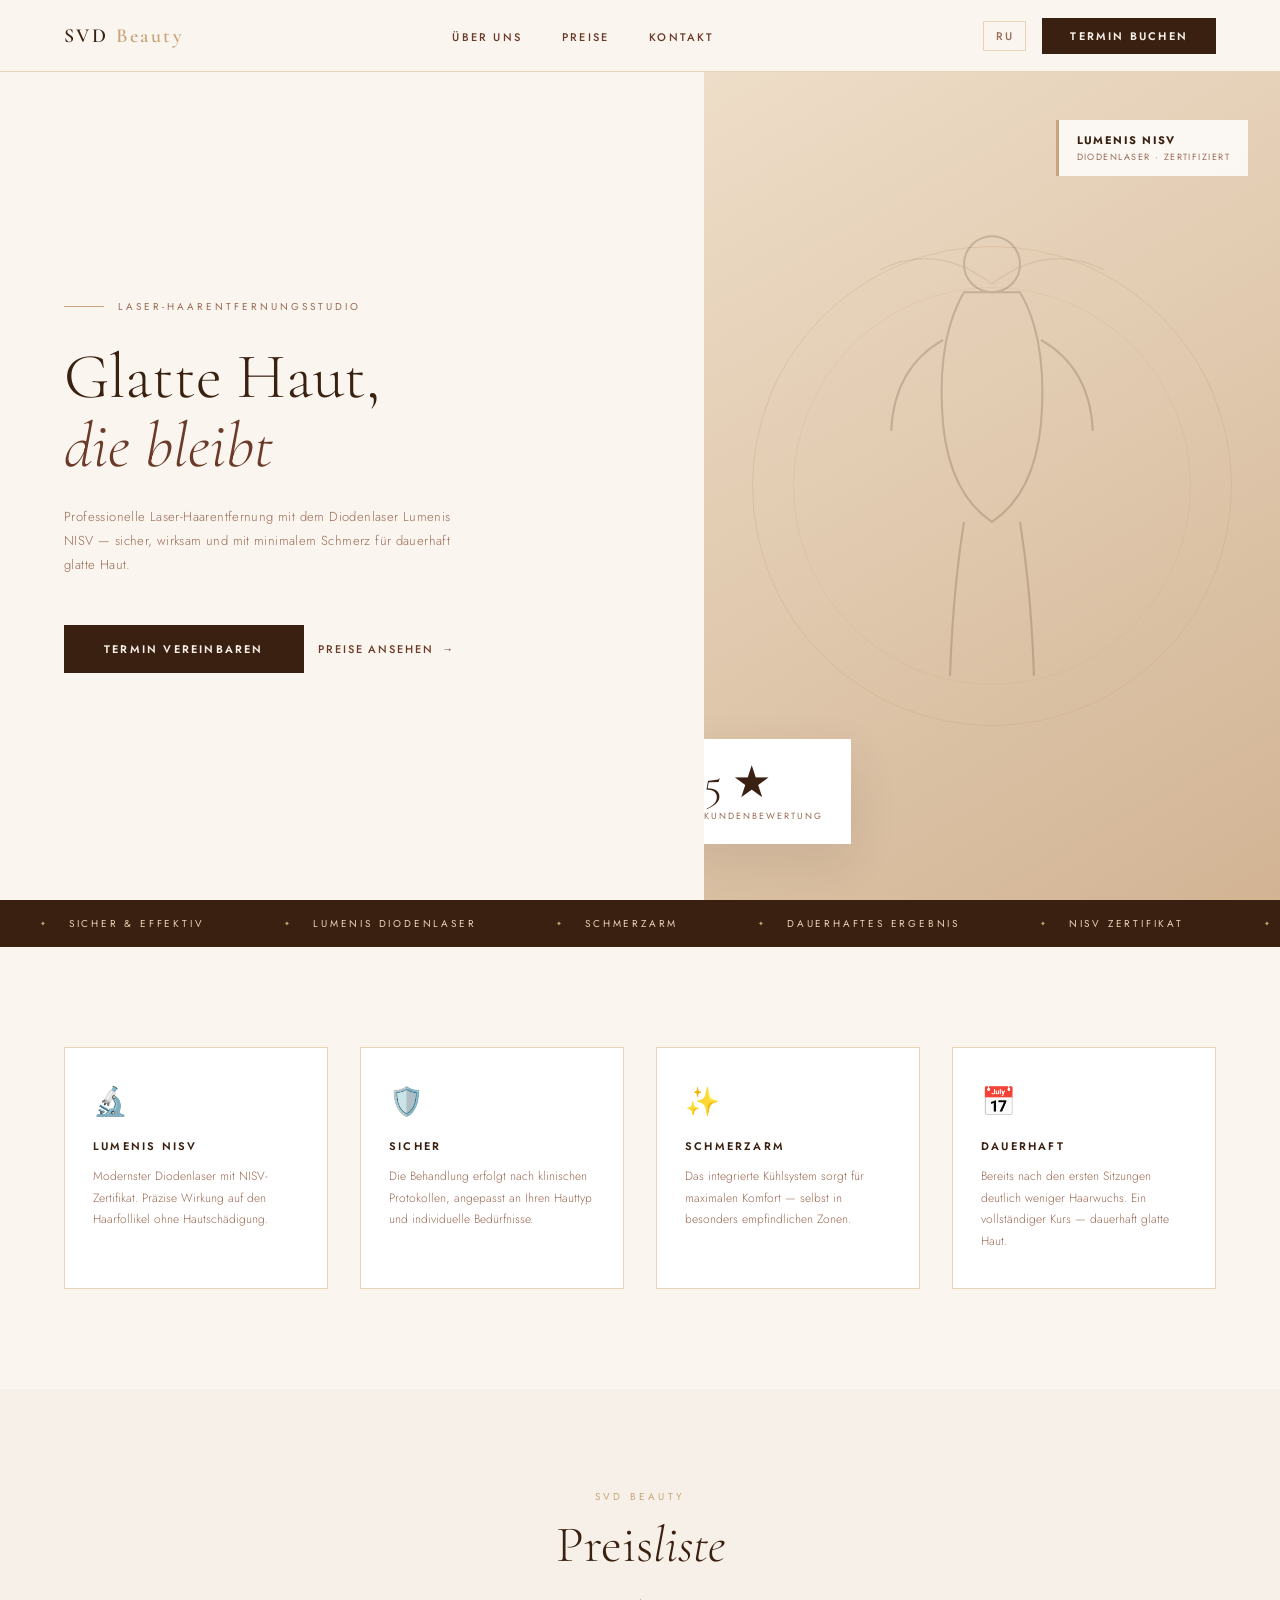
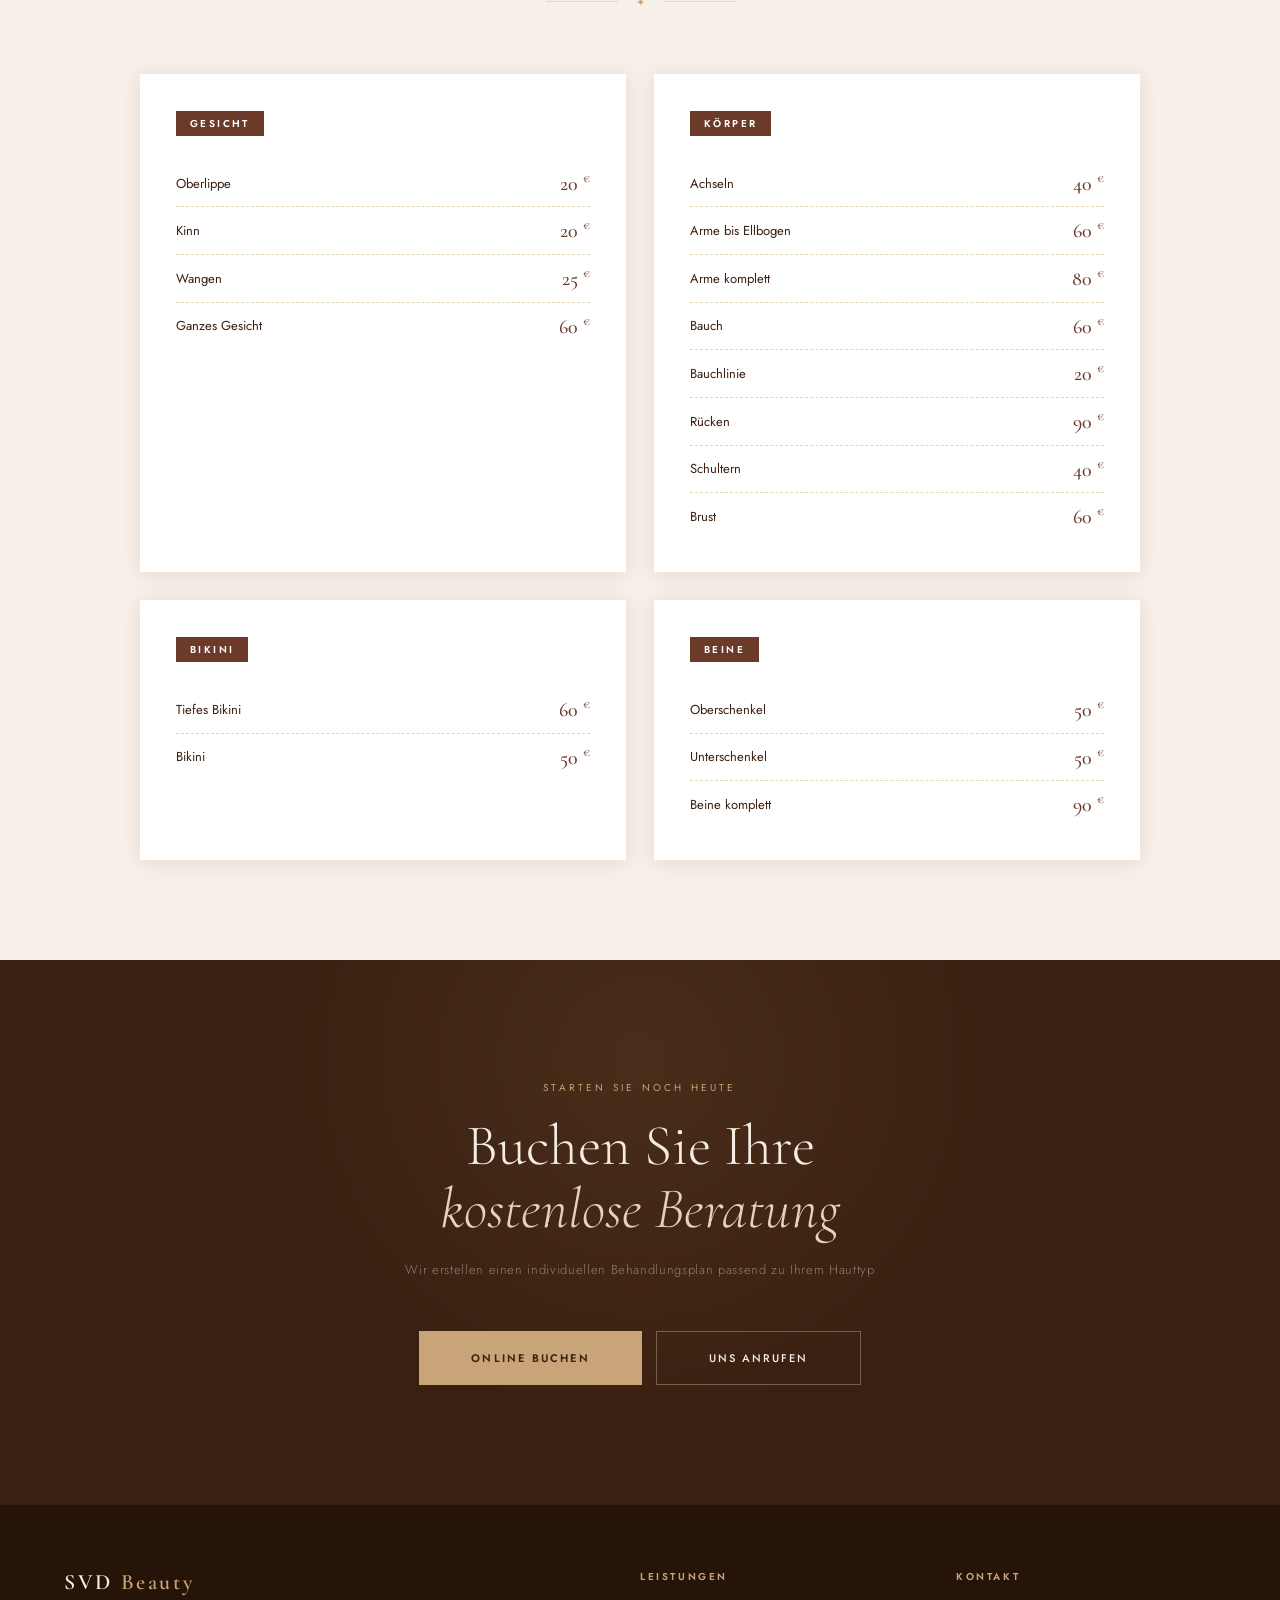
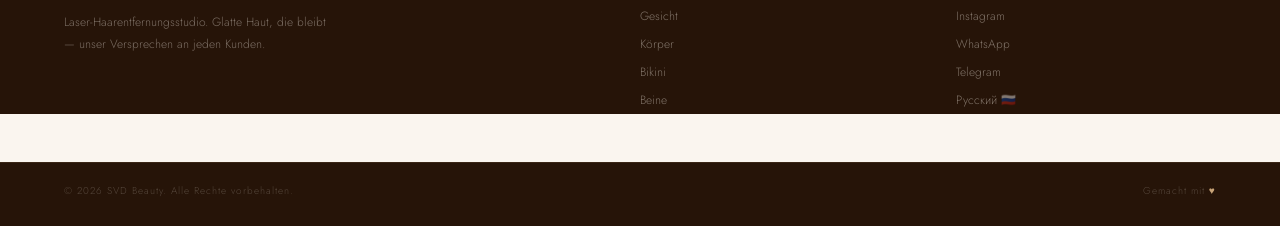
==== de/index.html @ e5c4a70b "lang" ====
<!DOCTYPE html>
<html lang="de">
<head>
<meta charset="UTF-8">
<meta name="viewport" content="width=device-width, initial-scale=1.0">
<title>SVD Beauty — Laser-Haarentfernungsstudio</title>
<meta name="description" content="Professionelle Laser-Haarentfernung mit dem Diodenlaser Lumenis. Sicher, effektiv, schmerzarm.">
<link rel="preconnect" href="https://fonts.googleapis.com">
<link href="https://fonts.googleapis.com/css2?family=Cormorant+Garamond:ital,wght@0,300;0,400;0,600;1,300;1,400&family=Jost:wght@300;400;500;600&display=swap" rel="stylesheet">
<style>
/* ═══════════════════════════════════
   RESET & VARIABLES
═══════════════════════════════════ */
*, *::before, *::after { margin: 0; padding: 0; box-sizing: border-box; }
:root {
  --cream:      #f7f0e8;
  --warm:       #faf5ef;
  --brown:      #3a2010;
  --brown-mid:  #6b3a28;
  --brown-soft: #9a6a55;
  --gold:       #c8a478;
  --gold-light: #e8d4b8;
  --gold-pale:  #f3e9d8;
  --white:      #ffffff;
  --shadow:     rgba(58,32,16,.1);
  --nav-h:      72px;
}
html { scroll-behavior: smooth; }
body {
  font-family: 'Jost', sans-serif;
  background: var(--warm);
  color: var(--brown);
  overflow-x: hidden;
  -webkit-font-smoothing: antialiased;
}
img { max-width: 100%; display: block; }
button { font-family: inherit; }

/* ═══════════════════════════════════
   NAV
═══════════════════════════════════ */
.nav {
  position: fixed; top: 0; left: 0; right: 0; z-index: 200;
  height: var(--nav-h);
  display: flex; align-items: center; justify-content: space-between;
  padding: 0 64px;
  background: rgba(250,245,239,.92);
  backdrop-filter: blur(16px);
  border-bottom: 1px solid var(--gold-light);
  animation: fadeDown .6s ease both;
}
@keyframes fadeDown { from{opacity:0;transform:translateY(-16px)} to{opacity:1;transform:none} }

.nav-logo {
  font-family: 'Cormorant Garamond', serif;
  font-size: 20px; font-weight: 600; letter-spacing: .12em;
  color: var(--brown); text-decoration: none;
}
.nav-logo em { font-style: normal; color: var(--gold); }

.nav-center { display: flex; gap: 40px; list-style: none; }
.nav-center a {
  font-size: 11px; font-weight: 500; letter-spacing: .2em;
  text-transform: uppercase; color: var(--brown-mid);
  text-decoration: none; transition: color .2s;
}
.nav-center a:hover { color: var(--gold); }

.nav-right { display: flex; align-items: center; gap: 16px; }

.lang-switch {
  font-size: 11px; font-weight: 500; letter-spacing: .16em;
  text-transform: uppercase; color: var(--brown-soft);
  text-decoration: none; padding: 6px 12px;
  border: 1px solid var(--gold-light); transition: all .2s;
}
.lang-switch:hover { border-color: var(--gold); color: var(--brown); }

.btn-nav {
  font-size: 11px; font-weight: 600; letter-spacing: .2em;
  text-transform: uppercase; padding: 10px 28px;
  background: var(--brown); color: var(--cream);
  border: none; cursor: pointer; transition: background .2s, transform .15s;
}
.btn-nav:hover { background: var(--brown-mid); transform: translateY(-1px); }

.burger {
  display: none; flex-direction: column; gap: 5px;
  background: none; border: none; cursor: pointer; padding: 4px;
}
.burger span { width: 24px; height: 2px; background: var(--brown); display: block; transition: all .3s; }

.nav-drawer {
  display: none; position: fixed; top: var(--nav-h); left: 0; right: 0;
  background: var(--warm); border-bottom: 1px solid var(--gold-light);
  padding: 28px 32px; z-index: 199; flex-direction: column; gap: 20px;
  box-shadow: 0 12px 40px var(--shadow);
}
.nav-drawer.open { display: flex; animation: slideDown .25s ease; }
@keyframes slideDown { from{opacity:0;transform:translateY(-10px)} to{opacity:1;transform:none} }
.nav-drawer a {
  font-size: 13px; font-weight: 500; letter-spacing: .16em;
  text-transform: uppercase; color: var(--brown-mid);
  text-decoration: none; padding: 8px 0; border-bottom: 1px solid var(--gold-pale);
}
.nav-drawer .btn-nav { width: 100%; text-align: center; padding: 14px; margin-top: 4px; }
.nav-drawer .lang-switch { text-align: center; }

/* ═══════════════════════════════════
   HERO
═══════════════════════════════════ */
.hero {
  min-height: 100vh; padding-top: var(--nav-h);
  display: grid; grid-template-columns: 55% 45%;
}

.hero-left {
  display: flex; flex-direction: column; justify-content: center;
  padding: 80px 64px;
  animation: fadeLeft .8s .15s ease both;
}
@keyframes fadeLeft { from{opacity:0;transform:translateX(-32px)} to{opacity:1;transform:none} }

.hero-eyebrow {
  display: flex; align-items: center; gap: 14px;
  font-size: 10px; letter-spacing: .3em; text-transform: uppercase;
  color: var(--brown-soft); margin-bottom: 28px;
}
.hero-eyebrow::before { content:''; width:40px; height:1px; background:var(--gold); }

.hero-title {
  font-family: 'Cormorant Garamond', serif;
  font-size: clamp(44px, 5vw, 76px);
  font-weight: 300; line-height: 1.08;
  color: var(--brown); margin-bottom: 24px;
}
.hero-title em { font-style: italic; color: var(--brown-mid); }

.hero-desc {
  font-size: 13px; font-weight: 300; line-height: 1.85;
  color: var(--brown-soft); max-width: 400px;
  margin-bottom: 48px; letter-spacing: .03em;
}

.hero-btns { display: flex; gap: 14px; flex-wrap: wrap; align-items: center; }

.btn-primary {
  font-size: 11px; font-weight: 600; letter-spacing: .2em;
  text-transform: uppercase; padding: 16px 40px;
  background: var(--brown); color: var(--cream);
  border: none; cursor: pointer; transition: background .2s, transform .15s;
}
.btn-primary:hover { background: var(--brown-mid); transform: translateY(-2px); }

.btn-ghost {
  font-size: 11px; font-weight: 500; letter-spacing: .18em;
  text-transform: uppercase; color: var(--brown-mid);
  background: none; border: none; cursor: pointer;
  display: inline-flex; align-items: center; gap: 8px;
  transition: gap .2s, color .2s;
}
.btn-ghost:hover { gap: 14px; color: var(--gold); }
.btn-ghost::after { content: '→'; }

.hero-right {
  position: relative; overflow: hidden;
  background: linear-gradient(150deg, #eeddc8 0%, #e0c9ae 50%, #d2b494 100%);
  animation: fadeRight .8s .25s ease both;
}
@keyframes fadeRight { from{opacity:0;transform:translateX(24px)} to{opacity:1;transform:none} }

.hero-ring {
  position: absolute; top: 50%; left: 50%;
  transform: translate(-50%, -50%);
  width: min(480px, 90%); aspect-ratio: 1; border-radius: 50%;
  border: 1px solid rgba(201,164,120,.35); pointer-events: none;
}
.hero-ring::after {
  content: ''; position: absolute; inset: 40px;
  border-radius: 50%; border: 1px solid rgba(201,164,120,.2);
}

.hero-fig {
  position: absolute; top: 50%; left: 50%;
  transform: translate(-50%, -54%);
  width: min(280px, 70%); opacity: .18;
}

.hero-badge {
  position: absolute; bottom: 56px; left: -28px;
  background: var(--white); padding: 22px 28px;
  box-shadow: 0 16px 48px var(--shadow);
  animation: cardUp .9s .5s ease both;
}
@keyframes cardUp { from{opacity:0;transform:translateY(24px)} to{opacity:1;transform:none} }
.hero-badge-num {
  font-family: 'Cormorant Garamond', serif;
  font-size: 44px; font-weight: 300; color: var(--brown); line-height: 1;
}
.hero-badge-text {
  font-size: 9px; letter-spacing: .22em; text-transform: uppercase;
  color: var(--brown-soft); margin-top: 4px;
}

.hero-cert {
  position: absolute; top: 48px; right: 32px;
  background: rgba(255,255,255,.82); backdrop-filter: blur(8px);
  border-left: 3px solid var(--gold); padding: 12px 18px;
  font-size: 9px; letter-spacing: .16em; text-transform: uppercase;
  color: var(--brown-soft); line-height: 1.6;
  animation: fadeIn .9s .7s ease both;
}
@keyframes fadeIn { from{opacity:0} to{opacity:1} }
.hero-cert strong { display: block; font-size: 11px; color: var(--brown); }

/* ═══════════════════════════════════
   TICKER
═══════════════════════════════════ */
.ticker { background: var(--brown); padding: 16px 0; overflow: hidden; }
.ticker-track {
  display: flex; animation: ticker 28s linear infinite; white-space: nowrap;
}
@keyframes ticker { from{transform:translateX(0)} to{transform:translateX(-50%)} }
.ticker-item {
  flex-shrink: 0; padding: 0 40px;
  font-size: 10px; letter-spacing: .28em; text-transform: uppercase;
  color: var(--gold-light);
  display: inline-flex; align-items: center; gap: 20px;
}
.ticker-item::before { content:'✦'; color:var(--gold); font-size:7px; }

/* ═══════════════════════════════════
   FEATURES
═══════════════════════════════════ */
.features {
  padding: 100px 64px; display: grid;
  grid-template-columns: repeat(4, 1fr); gap: 32px;
}
.feat {
  padding: 40px 28px 36px; border: 1px solid var(--gold-light); background: var(--white);
  transition: transform .3s, box-shadow .3s, border-color .3s;
}
.feat:hover { transform: translateY(-6px); box-shadow: 0 20px 48px var(--shadow); border-color: var(--gold); }
.feat-icon { font-size: 28px; margin-bottom: 22px; line-height: 1; }
.feat-title { font-size: 11px; letter-spacing: .2em; text-transform: uppercase; font-weight: 600; color: var(--brown); margin-bottom: 12px; }
.feat-text { font-size: 12px; line-height: 1.8; color: var(--brown-soft); font-weight: 300; }

/* ═══════════════════════════════════
   PRICE
═══════════════════════════════════ */
.prices { padding: 100px 64px; background: var(--cream); }

.section-head { text-align: center; margin-bottom: 64px; }
.section-eye { font-size: 10px; letter-spacing: .32em; text-transform: uppercase; color: var(--gold); margin-bottom: 14px; display: block; }
.section-title { font-family: 'Cormorant Garamond', serif; font-size: clamp(36px, 4vw, 58px); font-weight: 300; color: var(--brown); line-height: 1.08; }
.section-title em { font-style: italic; }
.section-rule { display: flex; align-items: center; justify-content: center; gap: 18px; margin-top: 20px; }
.section-rule::before, .section-rule::after { content: ''; width: 72px; height: 1px; background: var(--gold-light); }
.section-rule span { color: var(--gold); font-size: 11px; }

.price-grid { display: grid; grid-template-columns: repeat(2, 1fr); gap: 28px; max-width: 1000px; margin: 0 auto; }

.price-card { background: var(--white); padding: 36px 36px 32px; box-shadow: 0 2px 20px var(--shadow); transition: box-shadow .3s; }
.price-card:hover { box-shadow: 0 8px 36px var(--shadow); }
.price-cat { display: inline-block; font-size: 10px; letter-spacing: .24em; text-transform: uppercase; font-weight: 600; color: var(--white); background: var(--brown-mid); padding: 5px 14px; margin-bottom: 24px; }

.price-row { display: flex; align-items: center; padding: 11px 0; border-bottom: 1px dashed var(--gold-light); gap: 8px; }
.price-row:last-child { border-bottom: none; }
.price-row:hover { background: var(--gold-pale); margin: 0 -12px; padding: 11px 12px; }
.price-name { font-size: 13px; font-weight: 400; color: var(--brown); }
.price-dots { flex: 1; }
.price-val { font-family: 'Cormorant Garamond', serif; font-size: 20px; font-weight: 500; color: var(--brown-mid); white-space: nowrap; flex-shrink: 0; }
.price-val sup { font-size: 12px; vertical-align: super; }

/* ═══════════════════════════════════
   CTA
═══════════════════════════════════ */
.cta { padding: 120px 64px; text-align: center; background: var(--brown); position: relative; overflow: hidden; }
.cta::before {
  content: ''; position: absolute; top: -280px; left: 50%; transform: translateX(-50%);
  width: 760px; height: 760px; border-radius: 50%;
  background: radial-gradient(circle, rgba(200,164,120,.1) 0%, transparent 68%); pointer-events: none;
}
.cta-eye { font-size: 10px; letter-spacing: .32em; text-transform: uppercase; color: var(--gold); margin-bottom: 20px; display: block; }
.cta-title { font-family: 'Cormorant Garamond', serif; font-size: clamp(36px, 4.5vw, 62px); font-weight: 300; color: var(--cream); line-height: 1.1; margin-bottom: 18px; }
.cta-title em { font-style: italic; color: var(--gold-light); }
.cta-sub { font-size: 13px; color: rgba(247,240,232,.45); letter-spacing: .05em; margin-bottom: 52px; font-weight: 300; }
.cta-btns { display: flex; justify-content: center; gap: 14px; flex-wrap: wrap; }

.btn-gold { font-size: 11px; font-weight: 600; letter-spacing: .2em; text-transform: uppercase; padding: 18px 52px; background: var(--gold); color: var(--brown); border: none; cursor: pointer; transition: background .2s, transform .15s; }
.btn-gold:hover { background: var(--gold-light); transform: translateY(-2px); }
.btn-outline { font-size: 11px; font-weight: 500; letter-spacing: .18em; text-transform: uppercase; padding: 18px 52px; background: transparent; border: 1.5px solid rgba(247,240,232,.3); color: var(--cream); cursor: pointer; transition: border-color .2s, color .2s; }
.btn-outline:hover { border-color: var(--gold); color: var(--gold-light); }

/* ═══════════════════════════════════
   FOOTER
═══════════════════════════════════ */
footer { background: #261408; padding: 64px 64px 0; display: grid; grid-template-columns: 2fr 1fr 1fr; gap: 56px; }
.footer-logo { font-family: 'Cormorant Garamond', serif; font-size: 22px; font-weight: 600; letter-spacing: .12em; color: var(--cream); text-decoration: none; display: inline-block; margin-bottom: 16px; }
.footer-logo em { font-style: normal; color: var(--gold); }
.footer-desc { font-size: 12px; color: rgba(247,240,232,.4); line-height: 1.85; max-width: 270px; font-weight: 300; }
.footer-col h4 { font-size: 10px; letter-spacing: .26em; text-transform: uppercase; color: var(--gold); margin-bottom: 18px; font-weight: 600; }
.footer-col ul { list-style: none; }
.footer-col li { font-size: 12px; color: rgba(247,240,232,.42); padding: 5px 0; font-weight: 300; }
.footer-col a { color: rgba(247,240,232,.42); text-decoration: none; transition: color .2s; }
.footer-col a:hover { color: var(--gold-light); }
.footer-bottom { background: #261408; padding: 20px 64px 28px; margin-top: 48px; border-top: 1px solid rgba(200,164,120,.12); display: flex; justify-content: space-between; align-items: center; }
.footer-bottom p { font-size: 10px; letter-spacing: .1em; color: rgba(247,240,232,.22); font-weight: 300; }
.footer-heart { color: var(--gold); }

/* ═══════════════════════════════════
   MODAL
═══════════════════════════════════ */
.overlay { display: none; position: fixed; inset: 0; z-index: 300; background: rgba(38,20,8,.72); backdrop-filter: blur(8px); align-items: center; justify-content: center; padding: 20px; }
.overlay.open { display: flex; animation: fadeIn .2s ease; }
.modal { background: var(--warm); padding: 52px 44px; max-width: 460px; width: 100%; position: relative; box-shadow: 0 32px 80px rgba(0,0,0,.3); animation: scaleUp .25s ease; }
@keyframes scaleUp { from{opacity:0;transform:scale(.96)} to{opacity:1;transform:scale(1)} }
.modal-close { position: absolute; top: 18px; right: 20px; font-size: 18px; background: none; border: none; color: var(--brown-soft); cursor: pointer; transition: color .2s; }
.modal-close:hover { color: var(--brown); }
.modal h2 { font-family: 'Cormorant Garamond', serif; font-size: 30px; font-weight: 300; margin-bottom: 6px; }
.modal-sub { font-size: 12px; color: var(--brown-soft); margin-bottom: 30px; font-weight: 300; }
.form-row { margin-bottom: 18px; }
.form-row label { display: block; font-size: 10px; letter-spacing: .2em; text-transform: uppercase; color: var(--brown-soft); margin-bottom: 8px; font-weight: 500; }
.form-row input, .form-row select { width: 100%; padding: 13px 14px; border: 1px solid var(--gold-light); background: var(--white); font-family: 'Jost', sans-serif; font-size: 13px; color: var(--brown); outline: none; transition: border-color .2s; appearance: none; }
.form-row input:focus, .form-row select:focus { border-color: var(--gold); }
.form-submit { width: 100%; padding: 15px; margin-top: 6px; background: var(--brown); color: var(--cream); font-family: 'Jost', sans-serif; font-size: 11px; font-weight: 600; letter-spacing: .22em; text-transform: uppercase; border: none; cursor: pointer; transition: background .2s; }
.form-submit:hover:not(:disabled) { background: var(--brown-mid); }
.form-submit:disabled { opacity: .6; cursor: not-allowed; }
.form-msg { display: none; margin-top: 12px; padding: 12px 14px; font-size: 12px; font-weight: 400; text-align: center; }
.form-msg.success { background: #eef6ee; color: #2d6a2d; display: block; }
.form-msg.error   { background: #fdecea; color: #8b2c2c; display: block; }

/* ═══════════════════════════════════
   RESPONSIVE — 1024
═══════════════════════════════════ */
@media (max-width: 1024px) {
  .nav { padding: 0 32px; }
  .nav-center { gap: 24px; }
  .hero { grid-template-columns: 1fr 1fr; }
  .hero-left { padding: 60px 36px 60px 40px; }
  .features { padding: 72px 40px; gap: 20px; }
  .prices { padding: 80px 40px; }
  .cta { padding: 90px 40px; }
  footer { padding: 52px 40px 0; gap: 36px; }
  .footer-bottom { padding: 18px 40px 24px; }
}

/* ═══════════════════════════════════
   RESPONSIVE — 768
═══════════════════════════════════ */
@media (max-width: 768px) {
  :root { --nav-h: 64px; }
  .nav { padding: 0 24px; }
  .nav-center, .nav-right .lang-switch, .nav-right .btn-nav { display: none; }
  .burger { display: flex; }
  .hero { grid-template-columns: 1fr; min-height: auto; }
  .hero-left { padding: 56px 24px 52px; order: 1; }
  .hero-right { order: 2; height: 300px; }
  .hero-badge { left: 16px; bottom: 24px; padding: 16px 20px; }
  .hero-badge-num { font-size: 36px; }
  .hero-cert { top: 20px; right: 16px; }
  .features { grid-template-columns: 1fr 1fr; padding: 56px 24px; gap: 16px; }
  .price-grid { grid-template-columns: 1fr; }
  .prices { padding: 64px 24px; }
  .price-card { padding: 28px 24px; }
  .cta { padding: 72px 24px; }
  .cta-btns { flex-direction: column; align-items: stretch; }
  .btn-gold, .btn-outline { padding: 16px 32px; }
  footer { grid-template-columns: 1fr; padding: 48px 24px 0; gap: 36px; }
  .footer-bottom { flex-direction: column; gap: 6px; padding: 16px 24px 24px; text-align: center; }
  .modal { padding: 40px 28px; }
}
@media (max-width: 400px) {
  .features { grid-template-columns: 1fr; }
  .hero-btns { flex-direction: column; align-items: flex-start; }
}
</style>
</head>
<body>

<!-- ═══ NAV ═══ -->
<nav class="nav">
  <a href="#" class="nav-logo">SVD <em>Beauty</em></a>
  <ul class="nav-center">
    <li><a href="#features">Über uns</a></li>
    <li><a href="#prices">Preise</a></li>
    <li><a href="#contact">Kontakt</a></li>
  </ul>
  <div class="nav-right">
    <a href="/" class="lang-switch">RU</a>
    <button class="btn-nav" onclick="openModal()">Termin buchen</button>
  </div>
  <button class="burger" id="burger" aria-label="Menü" onclick="toggleDrawer()">
    <span></span><span></span><span></span>
  </button>
</nav>

<div class="nav-drawer" id="drawer">
  <a href="#features" onclick="toggleDrawer()">Über uns</a>
  <a href="#prices" onclick="toggleDrawer()">Preise</a>
  <a href="#contact" onclick="toggleDrawer()">Kontakt</a>
  <a href="/" class="lang-switch">🇷🇺 Русский</a>
  <button class="btn-nav" onclick="toggleDrawer();openModal()">Termin buchen</button>
</div>

<!-- ═══ HERO ═══ -->
<section class="hero">
  <div class="hero-left">
    <div class="hero-eyebrow">Laser-Haarentfernungsstudio</div>
    <h1 class="hero-title">
      Glatte Haut,<br>
      <em>die bleibt</em>
    </h1>
    <p class="hero-desc">
      Professionelle Laser-Haarentfernung mit dem Diodenlaser Lumenis NISV — sicher, wirksam und mit minimalem Schmerz für dauerhaft glatte Haut.
    </p>
    <div class="hero-btns">
      <button class="btn-primary" onclick="openModal()">Termin vereinbaren</button>
      <button class="btn-ghost" onclick="document.getElementById('prices').scrollIntoView({behavior:'smooth'})">Preise ansehen</button>
    </div>
  </div>

  <div class="hero-right">
    <div class="hero-ring"></div>
    <svg class="hero-fig" viewBox="0 0 200 360" fill="none" xmlns="http://www.w3.org/2000/svg">
      <circle cx="100" cy="36" r="20" stroke="#3a2010" stroke-width="1.5"/>
      <path d="M80 56 Q60 90 65 150 Q70 200 100 220 Q130 200 135 150 Q140 90 120 56Z" stroke="#3a2010" stroke-width="1.5" fill="none"/>
      <path d="M65 90 Q30 110 28 155" stroke="#3a2010" stroke-width="1.5" fill="none"/>
      <path d="M135 90 Q170 110 172 155" stroke="#3a2010" stroke-width="1.5" fill="none"/>
      <path d="M80 220 Q72 270 70 330" stroke="#3a2010" stroke-width="1.5" fill="none"/>
      <path d="M120 220 Q128 270 130 330" stroke="#3a2010" stroke-width="1.5" fill="none"/>
      <path d="M20 40 Q60 20 100 50" stroke="#3a2010" stroke-width=".8" fill="none" opacity=".5"/>
      <path d="M180 40 Q140 20 100 50" stroke="#3a2010" stroke-width=".8" fill="none" opacity=".5"/>
    </svg>
    <div class="hero-badge">
      <div class="hero-badge-num">5 ★</div>
      <div class="hero-badge-text">Kundenbewertung</div>
    </div>
    <div class="hero-cert">
      <strong>Lumenis NISV</strong>
      Diodenlaser · Zertifiziert
    </div>
  </div>
</section>

<!-- ═══ TICKER ═══ -->
<div class="ticker" aria-hidden="true">
  <div class="ticker-track">
    <span class="ticker-item">Sicher &amp; effektiv</span>
    <span class="ticker-item">Lumenis Diodenlaser</span>
    <span class="ticker-item">Schmerzarm</span>
    <span class="ticker-item">Dauerhaftes Ergebnis</span>
    <span class="ticker-item">NISV Zertifikat</span>
    <span class="ticker-item">Glatte Haut, die bleibt</span>
    <span class="ticker-item">Sicher &amp; effektiv</span>
    <span class="ticker-item">Lumenis Diodenlaser</span>
    <span class="ticker-item">Schmerzarm</span>
    <span class="ticker-item">Dauerhaftes Ergebnis</span>
    <span class="ticker-item">NISV Zertifikat</span>
    <span class="ticker-item">Glatte Haut, die bleibt</span>
  </div>
</div>

<!-- ═══ FEATURES ═══ -->
<section class="features" id="features">
  <div class="feat">
    <div class="feat-icon">🔬</div>
    <div class="feat-title">Lumenis NISV</div>
    <p class="feat-text">Modernster Diodenlaser mit NISV-Zertifikat. Präzise Wirkung auf den Haarfollikel ohne Hautschädigung.</p>
  </div>
  <div class="feat">
    <div class="feat-icon">🛡️</div>
    <div class="feat-title">Sicher</div>
    <p class="feat-text">Die Behandlung erfolgt nach klinischen Protokollen, angepasst an Ihren Hauttyp und individuelle Bedürfnisse.</p>
  </div>
  <div class="feat">
    <div class="feat-icon">✨</div>
    <div class="feat-title">Schmerzarm</div>
    <p class="feat-text">Das integrierte Kühlsystem sorgt für maximalen Komfort — selbst in besonders empfindlichen Zonen.</p>
  </div>
  <div class="feat">
    <div class="feat-icon">📅</div>
    <div class="feat-title">Dauerhaft</div>
    <p class="feat-text">Bereits nach den ersten Sitzungen deutlich weniger Haarwuchs. Ein vollständiger Kurs — dauerhaft glatte Haut.</p>
  </div>
</section>

<!-- ═══ PRICES ═══ -->
<section class="prices" id="prices">
  <div class="section-head">
    <span class="section-eye">SVD Beauty</span>
    <h2 class="section-title">Preis<em>liste</em></h2>
    <div class="section-rule"><span>✦</span></div>
  </div>

  <div class="price-grid">
    <div class="price-card">
      <span class="price-cat">Gesicht</span>
      <div class="price-row"><span class="price-name">Oberlippe</span><span class="price-dots"></span><span class="price-val">20 <sup>€</sup></span></div>
      <div class="price-row"><span class="price-name">Kinn</span><span class="price-dots"></span><span class="price-val">20 <sup>€</sup></span></div>
      <div class="price-row"><span class="price-name">Wangen</span><span class="price-dots"></span><span class="price-val">25 <sup>€</sup></span></div>
      <div class="price-row"><span class="price-name">Ganzes Gesicht</span><span class="price-dots"></span><span class="price-val">60 <sup>€</sup></span></div>
    </div>

    <div class="price-card">
      <span class="price-cat">Körper</span>
      <div class="price-row"><span class="price-name">Achseln</span><span class="price-dots"></span><span class="price-val">40 <sup>€</sup></span></div>
      <div class="price-row"><span class="price-name">Arme bis Ellbogen</span><span class="price-dots"></span><span class="price-val">60 <sup>€</sup></span></div>
      <div class="price-row"><span class="price-name">Arme komplett</span><span class="price-dots"></span><span class="price-val">80 <sup>€</sup></span></div>
      <div class="price-row"><span class="price-name">Bauch</span><span class="price-dots"></span><span class="price-val">60 <sup>€</sup></span></div>
      <div class="price-row"><span class="price-name">Bauchlinie</span><span class="price-dots"></span><span class="price-val">20 <sup>€</sup></span></div>
      <div class="price-row"><span class="price-name">Rücken</span><span class="price-dots"></span><span class="price-val">90 <sup>€</sup></span></div>
      <div class="price-row"><span class="price-name">Schultern</span><span class="price-dots"></span><span class="price-val">40 <sup>€</sup></span></div>
      <div class="price-row"><span class="price-name">Brust</span><span class="price-dots"></span><span class="price-val">60 <sup>€</sup></span></div>
    </div>

    <div class="price-card">
      <span class="price-cat">Bikini</span>
      <div class="price-row"><span class="price-name">Tiefes Bikini</span><span class="price-dots"></span><span class="price-val">60 <sup>€</sup></span></div>
      <div class="price-row"><span class="price-name">Bikini</span><span class="price-dots"></span><span class="price-val">50 <sup>€</sup></span></div>
    </div>

    <div class="price-card">
      <span class="price-cat">Beine</span>
      <div class="price-row"><span class="price-name">Oberschenkel</span><span class="price-dots"></span><span class="price-val">50 <sup>€</sup></span></div>
      <div class="price-row"><span class="price-name">Unterschenkel</span><span class="price-dots"></span><span class="price-val">50 <sup>€</sup></span></div>
      <div class="price-row"><span class="price-name">Beine komplett</span><span class="price-dots"></span><span class="price-val">90 <sup>€</sup></span></div>
    </div>
  </div>
</section>

<!-- ═══ CTA ═══ -->
<section class="cta" id="contact">
  <span class="cta-eye">Starten Sie noch heute</span>
  <h2 class="cta-title">Buchen Sie Ihre<br><em>kostenlose Beratung</em></h2>
  <p class="cta-sub">Wir erstellen einen individuellen Behandlungsplan passend zu Ihrem Hauttyp</p>
  <div class="cta-btns">
    <button class="btn-gold" onclick="openModal()">Online buchen</button>
    <button class="btn-outline">Uns anrufen</button>
  </div>
</section>

<!-- ═══ FOOTER ═══ -->
<footer>
  <div>
    <a href="#" class="footer-logo">SVD <em>Beauty</em></a>
    <p class="footer-desc">Laser-Haarentfernungsstudio. Glatte Haut, die bleibt — unser Versprechen an jeden Kunden.</p>
  </div>
  <div class="footer-col">
    <h4>Leistungen</h4>
    <ul>
      <li>Gesicht</li><li>Körper</li><li>Bikini</li><li>Beine</li>
    </ul>
  </div>
  <div class="footer-col">
    <h4>Kontakt</h4>
    <ul>
      <li><a href="#">Instagram</a></li>
      <li><a href="#">WhatsApp</a></li>
      <li><a href="#">Telegram</a></li>
      <li><a href="/">Русский 🇷🇺</a></li>
    </ul>
  </div>
</footer>
<div class="footer-bottom">
  <p>© 2026 SVD Beauty. Alle Rechte vorbehalten.</p>
  <p>Gemacht mit <span class="footer-heart">♥</span></p>
</div>

<!-- ═══ MODAL ═══ -->
<div class="overlay" id="overlay" onclick="if(event.target===this)closeModal()">
  <div class="modal" role="dialog" aria-modal="true" aria-labelledby="modal-title">
    <button class="modal-close" onclick="closeModal()" aria-label="Schließen">✕</button>
    <h2 id="modal-title">Termin buchen</h2>
    <p class="modal-sub">Füllen Sie das Formular aus — wir melden uns innerhalb von 30 Minuten</p>

    <div class="form-row">
      <label for="f-name">Ihr Name</label>
      <input id="f-name" type="text" placeholder="Anna" autocomplete="given-name">
    </div>
    <div class="form-row">
      <label for="f-phone">Telefon</label>
      <input id="f-phone" type="tel" placeholder="+49 000 000 0000" autocomplete="tel">
    </div>
    <div class="form-row">
      <label for="f-zone">Behandlungszone</label>
      <select id="f-zone">
        <option value="">Zone auswählen</option>
        <optgroup label="Gesicht">
          <option>Oberlippe — 20 €</option>
          <option>Kinn — 20 €</option>
          <option>Wangen — 25 €</option>
          <option>Ganzes Gesicht — 60 €</option>
        </optgroup>
        <optgroup label="Körper">
          <option>Achseln — 40 €</option>
          <option>Arme bis Ellbogen — 60 €</option>
          <option>Arme komplett — 80 €</option>
          <option>Bauch — 60 €</option>
          <option>Bauchlinie — 20 €</option>
          <option>Rücken — 90 €</option>
          <option>Schultern — 40 €</option>
          <option>Brust — 60 €</option>
        </optgroup>
        <optgroup label="Bikini">
          <option>Tiefes Bikini — 60 €</option>
          <option>Bikini — 50 €</option>
        </optgroup>
        <optgroup label="Beine">
          <option>Oberschenkel — 50 €</option>
          <option>Unterschenkel — 50 €</option>
          <option>Beine komplett — 90 €</option>
        </optgroup>
      </select>
    </div>

    <button class="form-submit" id="f-submit" onclick="submitForm()">Anfrage senden</button>
    <div class="form-msg" id="f-msg"></div>
  </div>
</div>

<script>
  function toggleDrawer() {
    document.getElementById('drawer').classList.toggle('open');
  }
  function openModal() {
    document.getElementById('overlay').classList.add('open');
    document.body.style.overflow = 'hidden';
  }
  function closeModal() {
    document.getElementById('overlay').classList.remove('open');
    document.body.style.overflow = '';
    document.getElementById('f-name').value = '';
    document.getElementById('f-phone').value = '';
    document.getElementById('f-zone').value = '';
    const msg = document.getElementById('f-msg');
    msg.className = 'form-msg'; msg.textContent = '';
    const btn = document.getElementById('f-submit');
    btn.disabled = false; btn.textContent = 'Anfrage senden';
  }

  async function submitForm() {
    const name  = document.getElementById('f-name').value.trim();
    const phone = document.getElementById('f-phone').value.trim();
    const zone  = document.getElementById('f-zone').value;
    const msg   = document.getElementById('f-msg');
    const btn   = document.getElementById('f-submit');

    if (!name || !phone || !zone) {
      msg.className = 'form-msg error';
      msg.textContent = 'Bitte füllen Sie alle Felder aus.';
      return;
    }

    btn.disabled = true;
    btn.textContent = 'Wird gesendet…';
    msg.className = 'form-msg'; msg.textContent = '';

    try {
      const res = await fetch('/.netlify/functions/send-telegram', {
        method: 'POST',
        headers: { 'Content-Type': 'application/json' },
        body: JSON.stringify({ name, phone, zone })
      });
      const data = await res.json();

      if (res.ok && data.ok) {
        msg.className = 'form-msg success';
        msg.textContent = '✓ Anfrage gesendet! Wir melden uns bald.';
        btn.textContent = '✓ Gesendet';
        setTimeout(closeModal, 2200);
      } else {
        throw new Error('Server error');
      }
    } catch {
      msg.className = 'form-msg error';
      msg.textContent = 'Fehler beim Senden. Bitte versuchen Sie es erneut.';
      btn.disabled = false;
      btn.textContent = 'Anfrage senden';
    }
  }

  document.addEventListener('click', (e) => {
    const drawer = document.getElementById('drawer');
    const burger = document.getElementById('burger');
    if (drawer.classList.contains('open') && !drawer.contains(e.target) && !burger.contains(e.target)) {
      drawer.classList.remove('open');
    }
  });
</script>
</body>
</html>
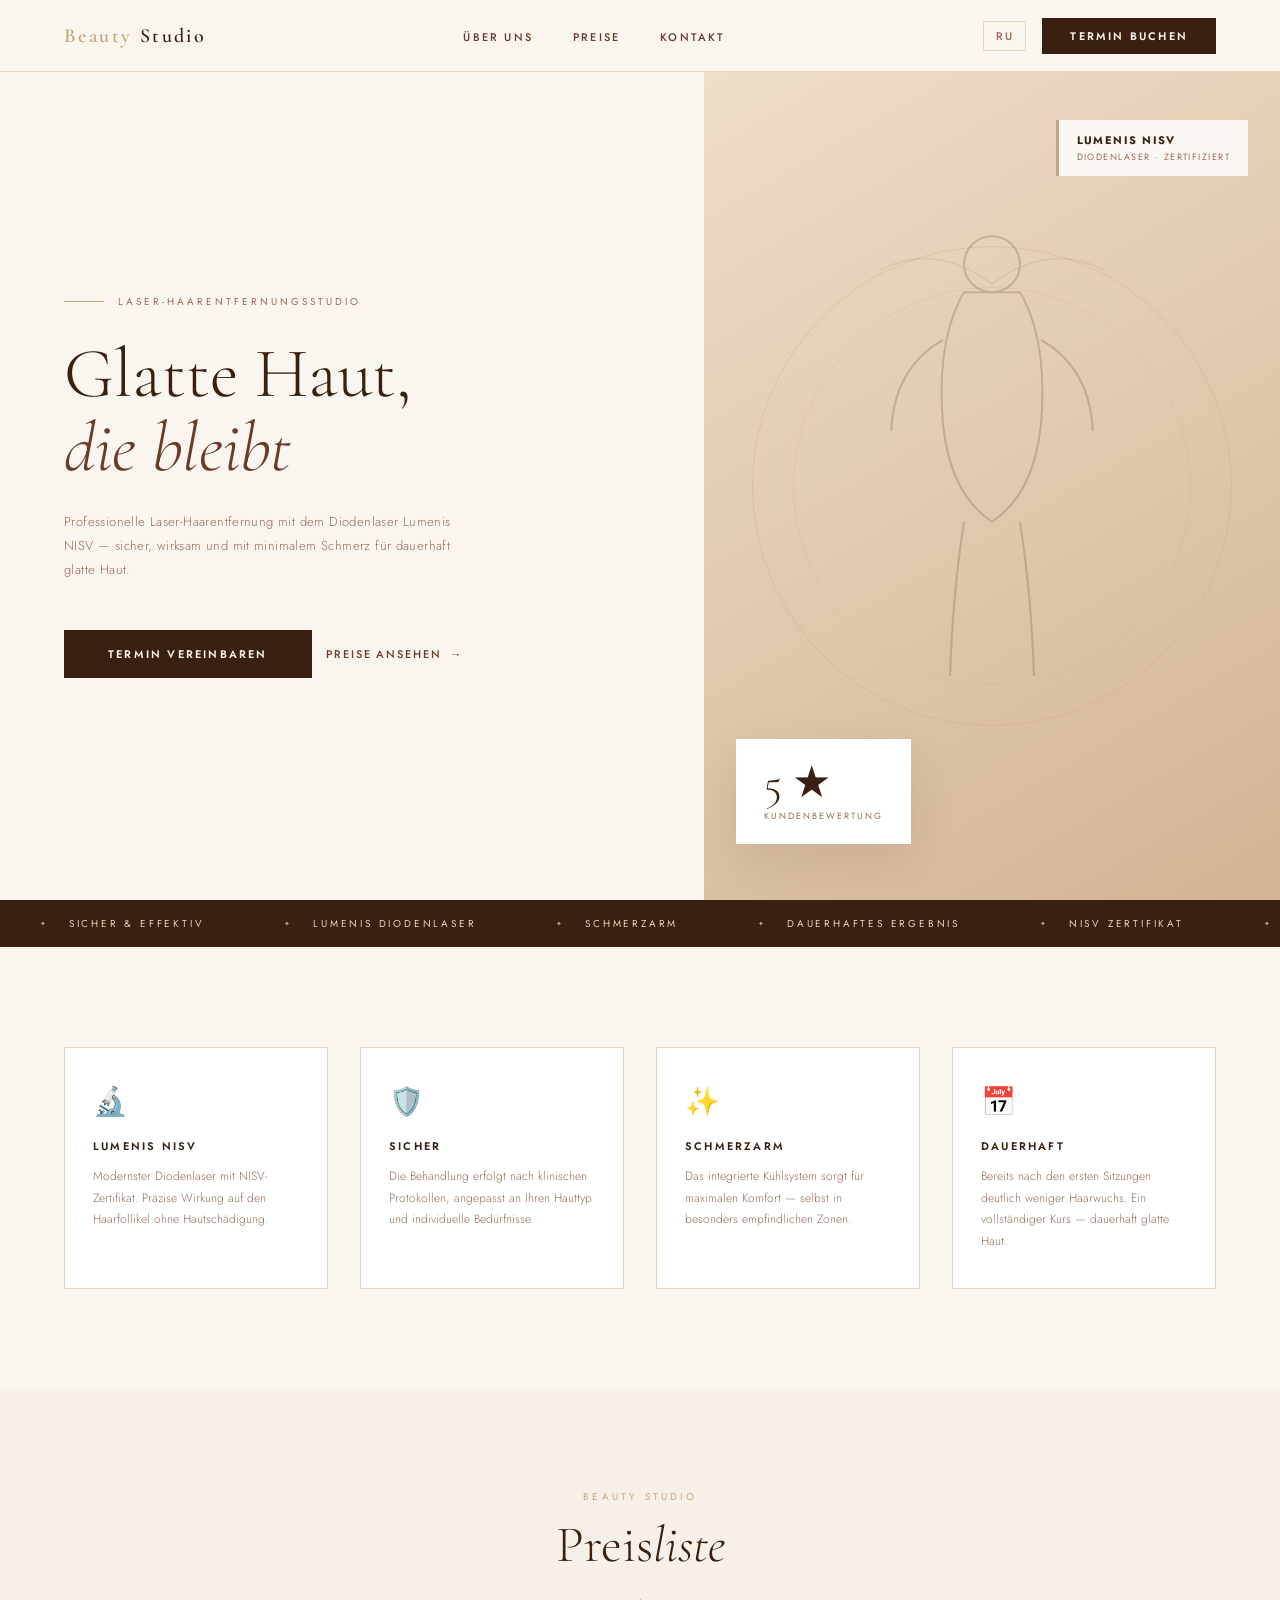
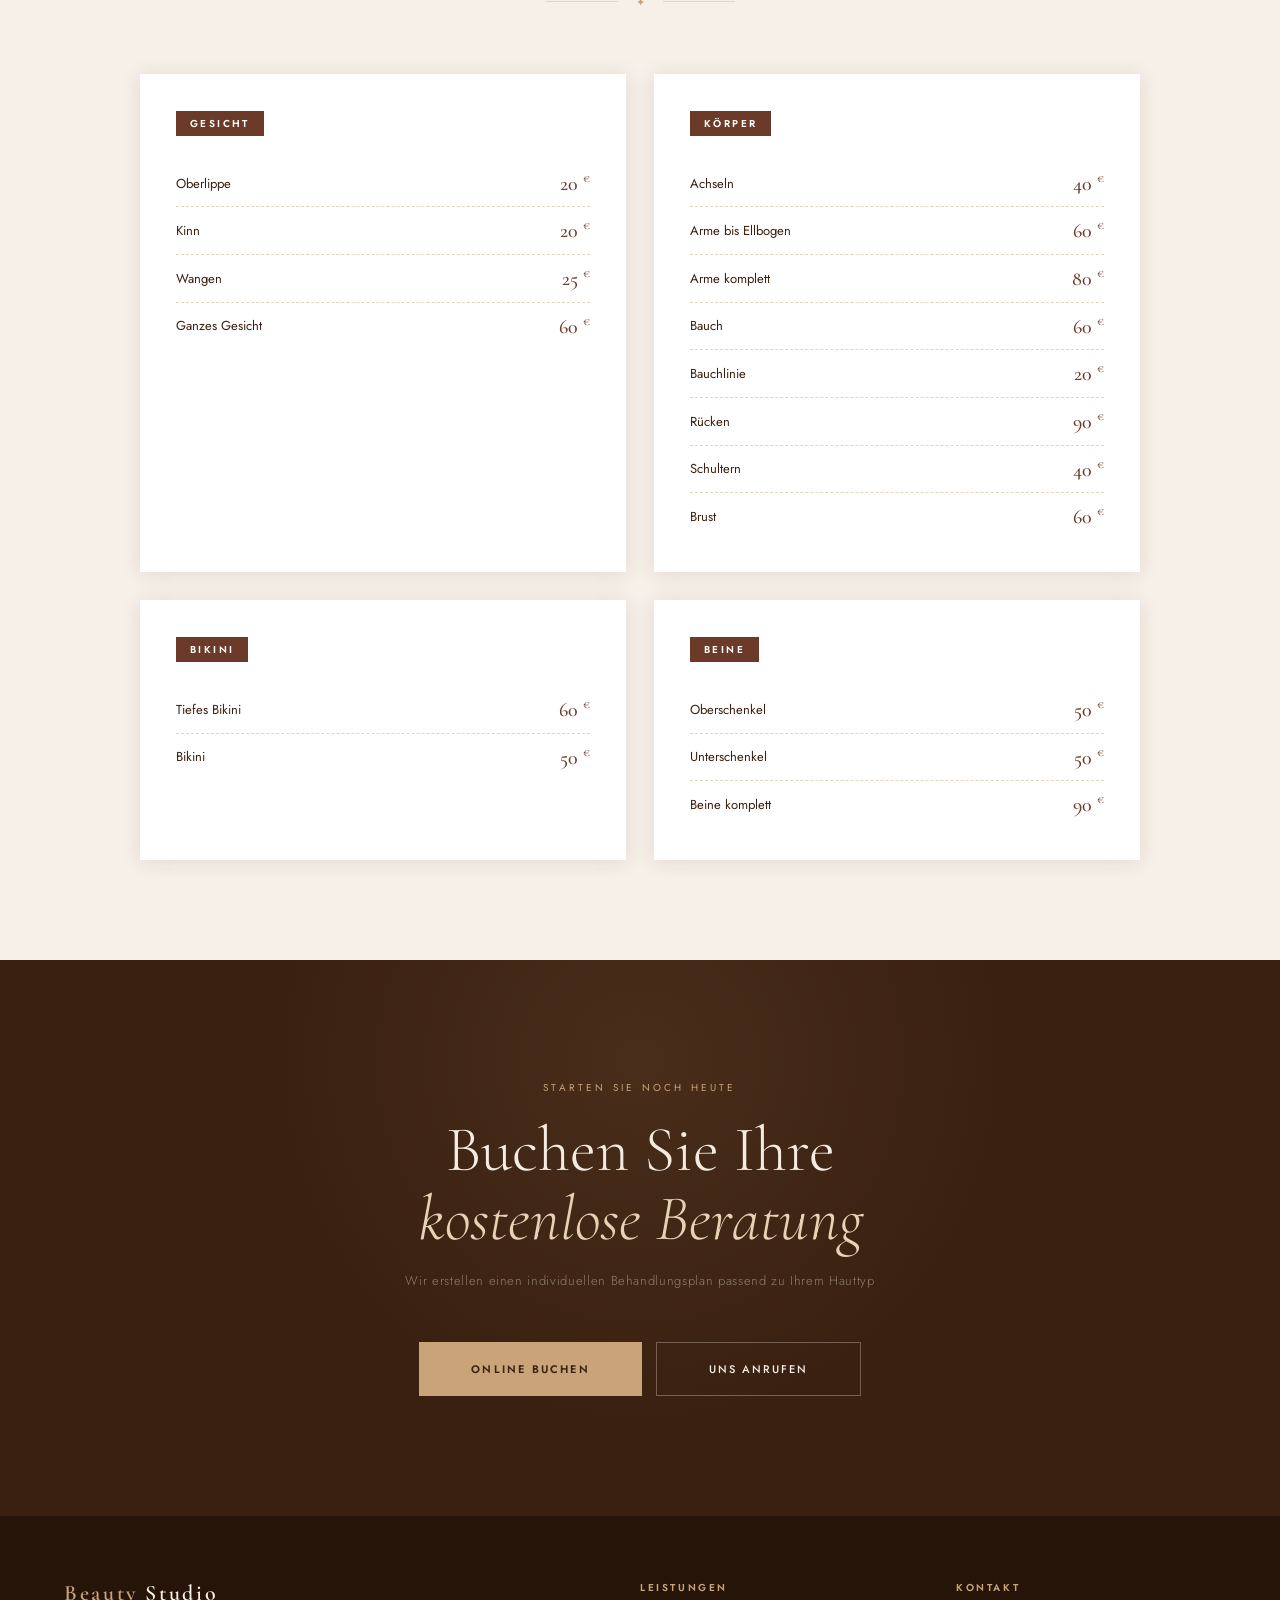
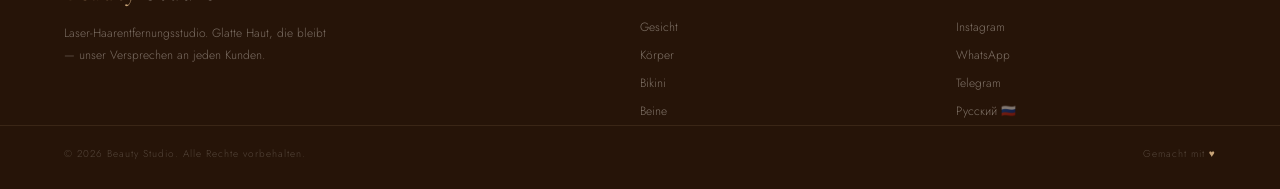
==== commit 96aa1c5a: "up1" ====
--- a/de/index.html
+++ b/de/index.html
@@ -1,692 +1,445 @@
-<!DOCTYPE html>
+<!doctype html>
 <html lang="de">
-<head>
-<meta charset="UTF-8">
-<meta name="viewport" content="width=device-width, initial-scale=1.0">
-<title>SVD Beauty — Laser-Haarentfernungsstudio</title>
-<meta name="description" content="Professionelle Laser-Haarentfernung mit dem Diodenlaser Lumenis. Sicher, effektiv, schmerzarm.">
-<link rel="preconnect" href="https://fonts.googleapis.com">
-<link href="https://fonts.googleapis.com/css2?family=Cormorant+Garamond:ital,wght@0,300;0,400;0,600;1,300;1,400&family=Jost:wght@300;400;500;600&display=swap" rel="stylesheet">
-<style>
-/* ═══════════════════════════════════
-   RESET & VARIABLES
-═══════════════════════════════════ */
-*, *::before, *::after { margin: 0; padding: 0; box-sizing: border-box; }
-:root {
-  --cream:      #f7f0e8;
-  --warm:       #faf5ef;
-  --brown:      #3a2010;
-  --brown-mid:  #6b3a28;
-  --brown-soft: #9a6a55;
-  --gold:       #c8a478;
-  --gold-light: #e8d4b8;
-  --gold-pale:  #f3e9d8;
-  --white:      #ffffff;
-  --shadow:     rgba(58,32,16,.1);
-  --nav-h:      72px;
-}
-html { scroll-behavior: smooth; }
-body {
-  font-family: 'Jost', sans-serif;
-  background: var(--warm);
-  color: var(--brown);
-  overflow-x: hidden;
-  -webkit-font-smoothing: antialiased;
-}
-img { max-width: 100%; display: block; }
-button { font-family: inherit; }
-
-/* ═══════════════════════════════════
-   NAV
-═══════════════════════════════════ */
-.nav {
-  position: fixed; top: 0; left: 0; right: 0; z-index: 200;
-  height: var(--nav-h);
-  display: flex; align-items: center; justify-content: space-between;
-  padding: 0 64px;
-  background: rgba(250,245,239,.92);
-  backdrop-filter: blur(16px);
-  border-bottom: 1px solid var(--gold-light);
-  animation: fadeDown .6s ease both;
-}
-@keyframes fadeDown { from{opacity:0;transform:translateY(-16px)} to{opacity:1;transform:none} }
-
-.nav-logo {
-  font-family: 'Cormorant Garamond', serif;
-  font-size: 20px; font-weight: 600; letter-spacing: .12em;
-  color: var(--brown); text-decoration: none;
-}
-.nav-logo em { font-style: normal; color: var(--gold); }
-
-.nav-center { display: flex; gap: 40px; list-style: none; }
-.nav-center a {
-  font-size: 11px; font-weight: 500; letter-spacing: .2em;
-  text-transform: uppercase; color: var(--brown-mid);
-  text-decoration: none; transition: color .2s;
-}
-.nav-center a:hover { color: var(--gold); }
-
-.nav-right { display: flex; align-items: center; gap: 16px; }
-
-.lang-switch {
-  font-size: 11px; font-weight: 500; letter-spacing: .16em;
-  text-transform: uppercase; color: var(--brown-soft);
-  text-decoration: none; padding: 6px 12px;
-  border: 1px solid var(--gold-light); transition: all .2s;
-}
-.lang-switch:hover { border-color: var(--gold); color: var(--brown); }
-
-.btn-nav {
-  font-size: 11px; font-weight: 600; letter-spacing: .2em;
-  text-transform: uppercase; padding: 10px 28px;
-  background: var(--brown); color: var(--cream);
-  border: none; cursor: pointer; transition: background .2s, transform .15s;
-}
-.btn-nav:hover { background: var(--brown-mid); transform: translateY(-1px); }
-
-.burger {
-  display: none; flex-direction: column; gap: 5px;
-  background: none; border: none; cursor: pointer; padding: 4px;
-}
-.burger span { width: 24px; height: 2px; background: var(--brown); display: block; transition: all .3s; }
-
-.nav-drawer {
-  display: none; position: fixed; top: var(--nav-h); left: 0; right: 0;
-  background: var(--warm); border-bottom: 1px solid var(--gold-light);
-  padding: 28px 32px; z-index: 199; flex-direction: column; gap: 20px;
-  box-shadow: 0 12px 40px var(--shadow);
-}
-.nav-drawer.open { display: flex; animation: slideDown .25s ease; }
-@keyframes slideDown { from{opacity:0;transform:translateY(-10px)} to{opacity:1;transform:none} }
-.nav-drawer a {
-  font-size: 13px; font-weight: 500; letter-spacing: .16em;
-  text-transform: uppercase; color: var(--brown-mid);
-  text-decoration: none; padding: 8px 0; border-bottom: 1px solid var(--gold-pale);
-}
-.nav-drawer .btn-nav { width: 100%; text-align: center; padding: 14px; margin-top: 4px; }
-.nav-drawer .lang-switch { text-align: center; }
-
-/* ═══════════════════════════════════
-   HERO
-═══════════════════════════════════ */
-.hero {
-  min-height: 100vh; padding-top: var(--nav-h);
-  display: grid; grid-template-columns: 55% 45%;
-}
-
-.hero-left {
-  display: flex; flex-direction: column; justify-content: center;
-  padding: 80px 64px;
-  animation: fadeLeft .8s .15s ease both;
-}
-@keyframes fadeLeft { from{opacity:0;transform:translateX(-32px)} to{opacity:1;transform:none} }
-
-.hero-eyebrow {
-  display: flex; align-items: center; gap: 14px;
-  font-size: 10px; letter-spacing: .3em; text-transform: uppercase;
-  color: var(--brown-soft); margin-bottom: 28px;
-}
-.hero-eyebrow::before { content:''; width:40px; height:1px; background:var(--gold); }
-
-.hero-title {
-  font-family: 'Cormorant Garamond', serif;
-  font-size: clamp(44px, 5vw, 76px);
-  font-weight: 300; line-height: 1.08;
-  color: var(--brown); margin-bottom: 24px;
-}
-.hero-title em { font-style: italic; color: var(--brown-mid); }
-
-.hero-desc {
-  font-size: 13px; font-weight: 300; line-height: 1.85;
-  color: var(--brown-soft); max-width: 400px;
-  margin-bottom: 48px; letter-spacing: .03em;
-}
-
-.hero-btns { display: flex; gap: 14px; flex-wrap: wrap; align-items: center; }
-
-.btn-primary {
-  font-size: 11px; font-weight: 600; letter-spacing: .2em;
-  text-transform: uppercase; padding: 16px 40px;
-  background: var(--brown); color: var(--cream);
-  border: none; cursor: pointer; transition: background .2s, transform .15s;
-}
-.btn-primary:hover { background: var(--brown-mid); transform: translateY(-2px); }
-
-.btn-ghost {
-  font-size: 11px; font-weight: 500; letter-spacing: .18em;
-  text-transform: uppercase; color: var(--brown-mid);
-  background: none; border: none; cursor: pointer;
-  display: inline-flex; align-items: center; gap: 8px;
-  transition: gap .2s, color .2s;
-}
-.btn-ghost:hover { gap: 14px; color: var(--gold); }
-.btn-ghost::after { content: '→'; }
-
-.hero-right {
-  position: relative; overflow: hidden;
-  background: linear-gradient(150deg, #eeddc8 0%, #e0c9ae 50%, #d2b494 100%);
-  animation: fadeRight .8s .25s ease both;
-}
-@keyframes fadeRight { from{opacity:0;transform:translateX(24px)} to{opacity:1;transform:none} }
-
-.hero-ring {
-  position: absolute; top: 50%; left: 50%;
-  transform: translate(-50%, -50%);
-  width: min(480px, 90%); aspect-ratio: 1; border-radius: 50%;
-  border: 1px solid rgba(201,164,120,.35); pointer-events: none;
-}
-.hero-ring::after {
-  content: ''; position: absolute; inset: 40px;
-  border-radius: 50%; border: 1px solid rgba(201,164,120,.2);
-}
-
-.hero-fig {
-  position: absolute; top: 50%; left: 50%;
-  transform: translate(-50%, -54%);
-  width: min(280px, 70%); opacity: .18;
-}
-
-.hero-badge {
-  position: absolute; bottom: 56px; left: -28px;
-  background: var(--white); padding: 22px 28px;
-  box-shadow: 0 16px 48px var(--shadow);
-  animation: cardUp .9s .5s ease both;
-}
-@keyframes cardUp { from{opacity:0;transform:translateY(24px)} to{opacity:1;transform:none} }
-.hero-badge-num {
-  font-family: 'Cormorant Garamond', serif;
-  font-size: 44px; font-weight: 300; color: var(--brown); line-height: 1;
-}
-.hero-badge-text {
-  font-size: 9px; letter-spacing: .22em; text-transform: uppercase;
-  color: var(--brown-soft); margin-top: 4px;
-}
-
-.hero-cert {
-  position: absolute; top: 48px; right: 32px;
-  background: rgba(255,255,255,.82); backdrop-filter: blur(8px);
-  border-left: 3px solid var(--gold); padding: 12px 18px;
-  font-size: 9px; letter-spacing: .16em; text-transform: uppercase;
-  color: var(--brown-soft); line-height: 1.6;
-  animation: fadeIn .9s .7s ease both;
-}
-@keyframes fadeIn { from{opacity:0} to{opacity:1} }
-.hero-cert strong { display: block; font-size: 11px; color: var(--brown); }
-
-/* ═══════════════════════════════════
-   TICKER
-═══════════════════════════════════ */
-.ticker { background: var(--brown); padding: 16px 0; overflow: hidden; }
-.ticker-track {
-  display: flex; animation: ticker 28s linear infinite; white-space: nowrap;
-}
-@keyframes ticker { from{transform:translateX(0)} to{transform:translateX(-50%)} }
-.ticker-item {
-  flex-shrink: 0; padding: 0 40px;
-  font-size: 10px; letter-spacing: .28em; text-transform: uppercase;
-  color: var(--gold-light);
-  display: inline-flex; align-items: center; gap: 20px;
-}
-.ticker-item::before { content:'✦'; color:var(--gold); font-size:7px; }
-
-/* ═══════════════════════════════════
-   FEATURES
-═══════════════════════════════════ */
-.features {
-  padding: 100px 64px; display: grid;
-  grid-template-columns: repeat(4, 1fr); gap: 32px;
-}
-.feat {
-  padding: 40px 28px 36px; border: 1px solid var(--gold-light); background: var(--white);
-  transition: transform .3s, box-shadow .3s, border-color .3s;
-}
-.feat:hover { transform: translateY(-6px); box-shadow: 0 20px 48px var(--shadow); border-color: var(--gold); }
-.feat-icon { font-size: 28px; margin-bottom: 22px; line-height: 1; }
-.feat-title { font-size: 11px; letter-spacing: .2em; text-transform: uppercase; font-weight: 600; color: var(--brown); margin-bottom: 12px; }
-.feat-text { font-size: 12px; line-height: 1.8; color: var(--brown-soft); font-weight: 300; }
-
-/* ═══════════════════════════════════
-   PRICE
-═══════════════════════════════════ */
-.prices { padding: 100px 64px; background: var(--cream); }
-
-.section-head { text-align: center; margin-bottom: 64px; }
-.section-eye { font-size: 10px; letter-spacing: .32em; text-transform: uppercase; color: var(--gold); margin-bottom: 14px; display: block; }
-.section-title { font-family: 'Cormorant Garamond', serif; font-size: clamp(36px, 4vw, 58px); font-weight: 300; color: var(--brown); line-height: 1.08; }
-.section-title em { font-style: italic; }
-.section-rule { display: flex; align-items: center; justify-content: center; gap: 18px; margin-top: 20px; }
-.section-rule::before, .section-rule::after { content: ''; width: 72px; height: 1px; background: var(--gold-light); }
-.section-rule span { color: var(--gold); font-size: 11px; }
-
-.price-grid { display: grid; grid-template-columns: repeat(2, 1fr); gap: 28px; max-width: 1000px; margin: 0 auto; }
-
-.price-card { background: var(--white); padding: 36px 36px 32px; box-shadow: 0 2px 20px var(--shadow); transition: box-shadow .3s; }
-.price-card:hover { box-shadow: 0 8px 36px var(--shadow); }
-.price-cat { display: inline-block; font-size: 10px; letter-spacing: .24em; text-transform: uppercase; font-weight: 600; color: var(--white); background: var(--brown-mid); padding: 5px 14px; margin-bottom: 24px; }
-
-.price-row { display: flex; align-items: center; padding: 11px 0; border-bottom: 1px dashed var(--gold-light); gap: 8px; }
-.price-row:last-child { border-bottom: none; }
-.price-row:hover { background: var(--gold-pale); margin: 0 -12px; padding: 11px 12px; }
-.price-name { font-size: 13px; font-weight: 400; color: var(--brown); }
-.price-dots { flex: 1; }
-.price-val { font-family: 'Cormorant Garamond', serif; font-size: 20px; font-weight: 500; color: var(--brown-mid); white-space: nowrap; flex-shrink: 0; }
-.price-val sup { font-size: 12px; vertical-align: super; }
-
-/* ═══════════════════════════════════
-   CTA
-═══════════════════════════════════ */
-.cta { padding: 120px 64px; text-align: center; background: var(--brown); position: relative; overflow: hidden; }
-.cta::before {
-  content: ''; position: absolute; top: -280px; left: 50%; transform: translateX(-50%);
-  width: 760px; height: 760px; border-radius: 50%;
-  background: radial-gradient(circle, rgba(200,164,120,.1) 0%, transparent 68%); pointer-events: none;
-}
-.cta-eye { font-size: 10px; letter-spacing: .32em; text-transform: uppercase; color: var(--gold); margin-bottom: 20px; display: block; }
-.cta-title { font-family: 'Cormorant Garamond', serif; font-size: clamp(36px, 4.5vw, 62px); font-weight: 300; color: var(--cream); line-height: 1.1; margin-bottom: 18px; }
-.cta-title em { font-style: italic; color: var(--gold-light); }
-.cta-sub { font-size: 13px; color: rgba(247,240,232,.45); letter-spacing: .05em; margin-bottom: 52px; font-weight: 300; }
-.cta-btns { display: flex; justify-content: center; gap: 14px; flex-wrap: wrap; }
-
-.btn-gold { font-size: 11px; font-weight: 600; letter-spacing: .2em; text-transform: uppercase; padding: 18px 52px; background: var(--gold); color: var(--brown); border: none; cursor: pointer; transition: background .2s, transform .15s; }
-.btn-gold:hover { background: var(--gold-light); transform: translateY(-2px); }
-.btn-outline { font-size: 11px; font-weight: 500; letter-spacing: .18em; text-transform: uppercase; padding: 18px 52px; background: transparent; border: 1.5px solid rgba(247,240,232,.3); color: var(--cream); cursor: pointer; transition: border-color .2s, color .2s; }
-.btn-outline:hover { border-color: var(--gold); color: var(--gold-light); }
-
-/* ═══════════════════════════════════
-   FOOTER
-═══════════════════════════════════ */
-footer { background: #261408; padding: 64px 64px 0; display: grid; grid-template-columns: 2fr 1fr 1fr; gap: 56px; }
-.footer-logo { font-family: 'Cormorant Garamond', serif; font-size: 22px; font-weight: 600; letter-spacing: .12em; color: var(--cream); text-decoration: none; display: inline-block; margin-bottom: 16px; }
-.footer-logo em { font-style: normal; color: var(--gold); }
-.footer-desc { font-size: 12px; color: rgba(247,240,232,.4); line-height: 1.85; max-width: 270px; font-weight: 300; }
-.footer-col h4 { font-size: 10px; letter-spacing: .26em; text-transform: uppercase; color: var(--gold); margin-bottom: 18px; font-weight: 600; }
-.footer-col ul { list-style: none; }
-.footer-col li { font-size: 12px; color: rgba(247,240,232,.42); padding: 5px 0; font-weight: 300; }
-.footer-col a { color: rgba(247,240,232,.42); text-decoration: none; transition: color .2s; }
-.footer-col a:hover { color: var(--gold-light); }
-.footer-bottom { background: #261408; padding: 20px 64px 28px; margin-top: 48px; border-top: 1px solid rgba(200,164,120,.12); display: flex; justify-content: space-between; align-items: center; }
-.footer-bottom p { font-size: 10px; letter-spacing: .1em; color: rgba(247,240,232,.22); font-weight: 300; }
-.footer-heart { color: var(--gold); }
-
-/* ═══════════════════════════════════
-   MODAL
-═══════════════════════════════════ */
-.overlay { display: none; position: fixed; inset: 0; z-index: 300; background: rgba(38,20,8,.72); backdrop-filter: blur(8px); align-items: center; justify-content: center; padding: 20px; }
-.overlay.open { display: flex; animation: fadeIn .2s ease; }
-.modal { background: var(--warm); padding: 52px 44px; max-width: 460px; width: 100%; position: relative; box-shadow: 0 32px 80px rgba(0,0,0,.3); animation: scaleUp .25s ease; }
-@keyframes scaleUp { from{opacity:0;transform:scale(.96)} to{opacity:1;transform:scale(1)} }
-.modal-close { position: absolute; top: 18px; right: 20px; font-size: 18px; background: none; border: none; color: var(--brown-soft); cursor: pointer; transition: color .2s; }
-.modal-close:hover { color: var(--brown); }
-.modal h2 { font-family: 'Cormorant Garamond', serif; font-size: 30px; font-weight: 300; margin-bottom: 6px; }
-.modal-sub { font-size: 12px; color: var(--brown-soft); margin-bottom: 30px; font-weight: 300; }
-.form-row { margin-bottom: 18px; }
-.form-row label { display: block; font-size: 10px; letter-spacing: .2em; text-transform: uppercase; color: var(--brown-soft); margin-bottom: 8px; font-weight: 500; }
-.form-row input, .form-row select { width: 100%; padding: 13px 14px; border: 1px solid var(--gold-light); background: var(--white); font-family: 'Jost', sans-serif; font-size: 13px; color: var(--brown); outline: none; transition: border-color .2s; appearance: none; }
-.form-row input:focus, .form-row select:focus { border-color: var(--gold); }
-.form-submit { width: 100%; padding: 15px; margin-top: 6px; background: var(--brown); color: var(--cream); font-family: 'Jost', sans-serif; font-size: 11px; font-weight: 600; letter-spacing: .22em; text-transform: uppercase; border: none; cursor: pointer; transition: background .2s; }
-.form-submit:hover:not(:disabled) { background: var(--brown-mid); }
-.form-submit:disabled { opacity: .6; cursor: not-allowed; }
-.form-msg { display: none; margin-top: 12px; padding: 12px 14px; font-size: 12px; font-weight: 400; text-align: center; }
-.form-msg.success { background: #eef6ee; color: #2d6a2d; display: block; }
-.form-msg.error   { background: #fdecea; color: #8b2c2c; display: block; }
-
-/* ═══════════════════════════════════
-   RESPONSIVE — 1024
-═══════════════════════════════════ */
-@media (max-width: 1024px) {
-  .nav { padding: 0 32px; }
-  .nav-center { gap: 24px; }
-  .hero { grid-template-columns: 1fr 1fr; }
-  .hero-left { padding: 60px 36px 60px 40px; }
-  .features { padding: 72px 40px; gap: 20px; }
-  .prices { padding: 80px 40px; }
-  .cta { padding: 90px 40px; }
-  footer { padding: 52px 40px 0; gap: 36px; }
-  .footer-bottom { padding: 18px 40px 24px; }
-}
-
-/* ═══════════════════════════════════
-   RESPONSIVE — 768
-═══════════════════════════════════ */
-@media (max-width: 768px) {
-  :root { --nav-h: 64px; }
-  .nav { padding: 0 24px; }
-  .nav-center, .nav-right .lang-switch, .nav-right .btn-nav { display: none; }
-  .burger { display: flex; }
-  .hero { grid-template-columns: 1fr; min-height: auto; }
-  .hero-left { padding: 56px 24px 52px; order: 1; }
-  .hero-right { order: 2; height: 300px; }
-  .hero-badge { left: 16px; bottom: 24px; padding: 16px 20px; }
-  .hero-badge-num { font-size: 36px; }
-  .hero-cert { top: 20px; right: 16px; }
-  .features { grid-template-columns: 1fr 1fr; padding: 56px 24px; gap: 16px; }
-  .price-grid { grid-template-columns: 1fr; }
-  .prices { padding: 64px 24px; }
-  .price-card { padding: 28px 24px; }
-  .cta { padding: 72px 24px; }
-  .cta-btns { flex-direction: column; align-items: stretch; }
-  .btn-gold, .btn-outline { padding: 16px 32px; }
-  footer { grid-template-columns: 1fr; padding: 48px 24px 0; gap: 36px; }
-  .footer-bottom { flex-direction: column; gap: 6px; padding: 16px 24px 24px; text-align: center; }
-  .modal { padding: 40px 28px; }
-}
-@media (max-width: 400px) {
-  .features { grid-template-columns: 1fr; }
-  .hero-btns { flex-direction: column; align-items: flex-start; }
-}
-</style>
-</head>
-<body>
-
-<!-- ═══ NAV ═══ -->
-<nav class="nav">
-  <a href="#" class="nav-logo">SVD <em>Beauty</em></a>
-  <ul class="nav-center">
-    <li><a href="#features">Über uns</a></li>
-    <li><a href="#prices">Preise</a></li>
-    <li><a href="#contact">Kontakt</a></li>
-  </ul>
-  <div class="nav-right">
-    <a href="/" class="lang-switch">RU</a>
-    <button class="btn-nav" onclick="openModal()">Termin buchen</button>
-  </div>
-  <button class="burger" id="burger" aria-label="Menü" onclick="toggleDrawer()">
-    <span></span><span></span><span></span>
-  </button>
-</nav>
-
-<div class="nav-drawer" id="drawer">
-  <a href="#features" onclick="toggleDrawer()">Über uns</a>
-  <a href="#prices" onclick="toggleDrawer()">Preise</a>
-  <a href="#contact" onclick="toggleDrawer()">Kontakt</a>
-  <a href="/" class="lang-switch">🇷🇺 Русский</a>
-  <button class="btn-nav" onclick="toggleDrawer();openModal()">Termin buchen</button>
-</div>
-
-<!-- ═══ HERO ═══ -->
-<section class="hero">
-  <div class="hero-left">
-    <div class="hero-eyebrow">Laser-Haarentfernungsstudio</div>
-    <h1 class="hero-title">
-      Glatte Haut,<br>
-      <em>die bleibt</em>
-    </h1>
-    <p class="hero-desc">
-      Professionelle Laser-Haarentfernung mit dem Diodenlaser Lumenis NISV — sicher, wirksam und mit minimalem Schmerz für dauerhaft glatte Haut.
-    </p>
-    <div class="hero-btns">
-      <button class="btn-primary" onclick="openModal()">Termin vereinbaren</button>
-      <button class="btn-ghost" onclick="document.getElementById('prices').scrollIntoView({behavior:'smooth'})">Preise ansehen</button>
+  <head>
+    <meta charset="UTF-8" />
+    <meta name="viewport" content="width=device-width, initial-scale=1.0" />
+    <title>Beauty Studio — Laser-Haarentfernungsstudio</title>
+    <meta
+      name="description"
+      content="Professionelle Laser-Haarentfernung mit dem Diodenlaser Lumenis. Sicher, effektiv, schmerzarm."
+    />
+    <link rel="preconnect" href="https://fonts.googleapis.com" />
+    <link
+      href="https://fonts.googleapis.com/css2?family=Cormorant+Garamond:ital,wght@0,300;0,400;0,600;1,300;1,400&family=Jost:wght@300;400;500;600&display=swap"
+      rel="stylesheet"
+    />
+    <link rel="stylesheet" href="../css/style.css" />
+  </head>
+  <body>
+    <!-- ═══ NAV ═══ -->
+    <nav class="nav">
+      <a href="#" class="nav-logo"><em>Beauty</em> Studio</a>
+      <ul class="nav-center">
+        <li><a href="#features">Über uns</a></li>
+        <li><a href="#prices">Preise</a></li>
+        <li><a href="#contact">Kontakt</a></li>
+      </ul>
+      <div class="nav-right">
+        <a href="/" class="lang-switch">RU</a>
+        <button class="btn-nav" onclick="openModal()">Termin buchen</button>
+      </div>
+      <button
+        class="burger"
+        id="burger"
+        aria-label="Menü"
+        onclick="toggleDrawer()"
+      >
+        <span></span><span></span><span></span>
+      </button>
+    </nav>
+
+    <div class="nav-drawer" id="drawer">
+      <a href="#features" onclick="toggleDrawer()">Über uns</a>
+      <a href="#prices" onclick="toggleDrawer()">Preise</a>
+      <a href="#contact" onclick="toggleDrawer()">Kontakt</a>
+      <a href="/" class="lang-switch">Русский</a>
+      <button
+        class="btn-nav"
+        onclick="
+          toggleDrawer();
+          openModal();
+        "
+      >
+        Termin buchen
+      </button>
     </div>
-  </div>
-
-  <div class="hero-right">
-    <div class="hero-ring"></div>
-    <svg class="hero-fig" viewBox="0 0 200 360" fill="none" xmlns="http://www.w3.org/2000/svg">
-      <circle cx="100" cy="36" r="20" stroke="#3a2010" stroke-width="1.5"/>
-      <path d="M80 56 Q60 90 65 150 Q70 200 100 220 Q130 200 135 150 Q140 90 120 56Z" stroke="#3a2010" stroke-width="1.5" fill="none"/>
-      <path d="M65 90 Q30 110 28 155" stroke="#3a2010" stroke-width="1.5" fill="none"/>
-      <path d="M135 90 Q170 110 172 155" stroke="#3a2010" stroke-width="1.5" fill="none"/>
-      <path d="M80 220 Q72 270 70 330" stroke="#3a2010" stroke-width="1.5" fill="none"/>
-      <path d="M120 220 Q128 270 130 330" stroke="#3a2010" stroke-width="1.5" fill="none"/>
-      <path d="M20 40 Q60 20 100 50" stroke="#3a2010" stroke-width=".8" fill="none" opacity=".5"/>
-      <path d="M180 40 Q140 20 100 50" stroke="#3a2010" stroke-width=".8" fill="none" opacity=".5"/>
-    </svg>
-    <div class="hero-badge">
-      <div class="hero-badge-num">5 ★</div>
-      <div class="hero-badge-text">Kundenbewertung</div>
+
+    <!-- ═══ HERO ═══ -->
+    <section class="hero">
+      <div class="hero-left">
+        <div class="hero-eyebrow">Laser-Haarentfernungsstudio</div>
+        <h1 class="hero-title">
+          Glatte Haut,<br />
+          <em>die bleibt</em>
+        </h1>
+        <p class="hero-desc">
+          Professionelle Laser-Haarentfernung mit dem Diodenlaser Lumenis NISV —
+          sicher, wirksam und mit minimalem Schmerz für dauerhaft glatte Haut.
+        </p>
+        <div class="hero-btns">
+          <button class="btn-primary" onclick="openModal()">
+            Termin vereinbaren
+          </button>
+          <button
+            class="btn-ghost"
+            onclick="
+              document
+                .getElementById('prices')
+                .scrollIntoView({ behavior: 'smooth' })
+            "
+          >
+            Preise ansehen
+          </button>
+        </div>
+      </div>
+
+      <div class="hero-right">
+        <div class="hero-ring"></div>
+        <svg
+          class="hero-fig"
+          viewBox="0 0 200 360"
+          fill="none"
+          xmlns="http://www.w3.org/2000/svg"
+        >
+          <circle cx="100" cy="36" r="20" stroke="#3a2010" stroke-width="1.5" />
+          <path
+            d="M80 56 Q60 90 65 150 Q70 200 100 220 Q130 200 135 150 Q140 90 120 56Z"
+            stroke="#3a2010"
+            stroke-width="1.5"
+            fill="none"
+          />
+          <path
+            d="M65 90 Q30 110 28 155"
+            stroke="#3a2010"
+            stroke-width="1.5"
+            fill="none"
+          />
+          <path
+            d="M135 90 Q170 110 172 155"
+            stroke="#3a2010"
+            stroke-width="1.5"
+            fill="none"
+          />
+          <path
+            d="M80 220 Q72 270 70 330"
+            stroke="#3a2010"
+            stroke-width="1.5"
+            fill="none"
+          />
+          <path
+            d="M120 220 Q128 270 130 330"
+            stroke="#3a2010"
+            stroke-width="1.5"
+            fill="none"
+          />
+          <path
+            d="M20 40 Q60 20 100 50"
+            stroke="#3a2010"
+            stroke-width=".8"
+            fill="none"
+            opacity=".5"
+          />
+          <path
+            d="M180 40 Q140 20 100 50"
+            stroke="#3a2010"
+            stroke-width=".8"
+            fill="none"
+            opacity=".5"
+          />
+        </svg>
+        <div class="hero-badge">
+          <div class="hero-badge-num">5 ★</div>
+          <div class="hero-badge-text">Kundenbewertung</div>
+        </div>
+        <div class="hero-cert">
+          <strong>Lumenis NISV</strong>
+          Diodenlaser · Zertifiziert
+        </div>
+      </div>
+    </section>
+
+    <!-- ═══ TICKER ═══ -->
+    <div class="ticker" aria-hidden="true">
+      <div class="ticker-track">
+        <span class="ticker-item">Sicher &amp; effektiv</span>
+        <span class="ticker-item">Lumenis Diodenlaser</span>
+        <span class="ticker-item">Schmerzarm</span>
+        <span class="ticker-item">Dauerhaftes Ergebnis</span>
+        <span class="ticker-item">NISV Zertifikat</span>
+        <span class="ticker-item">Glatte Haut, die bleibt</span>
+        <span class="ticker-item">Sicher &amp; effektiv</span>
+        <span class="ticker-item">Lumenis Diodenlaser</span>
+        <span class="ticker-item">Schmerzarm</span>
+        <span class="ticker-item">Dauerhaftes Ergebnis</span>
+        <span class="ticker-item">NISV Zertifikat</span>
+        <span class="ticker-item">Glatte Haut, die bleibt</span>
+      </div>
     </div>
-    <div class="hero-cert">
-      <strong>Lumenis NISV</strong>
-      Diodenlaser · Zertifiziert
+
+    <!-- ═══ FEATURES ═══ -->
+    <section class="features" id="features">
+      <div class="feat">
+        <div class="feat-icon">🔬</div>
+        <div class="feat-title">Lumenis NISV</div>
+        <p class="feat-text">
+          Modernster Diodenlaser mit NISV-Zertifikat. Präzise Wirkung auf den
+          Haarfollikel ohne Hautschädigung.
+        </p>
+      </div>
+      <div class="feat">
+        <div class="feat-icon">🛡️</div>
+        <div class="feat-title">Sicher</div>
+        <p class="feat-text">
+          Die Behandlung erfolgt nach klinischen Protokollen, angepasst an Ihren
+          Hauttyp und individuelle Bedürfnisse.
+        </p>
+      </div>
+      <div class="feat">
+        <div class="feat-icon">✨</div>
+        <div class="feat-title">Schmerzarm</div>
+        <p class="feat-text">
+          Das integrierte Kühlsystem sorgt für maximalen Komfort — selbst in
+          besonders empfindlichen Zonen.
+        </p>
+      </div>
+      <div class="feat">
+        <div class="feat-icon">📅</div>
+        <div class="feat-title">Dauerhaft</div>
+        <p class="feat-text">
+          Bereits nach den ersten Sitzungen deutlich weniger Haarwuchs. Ein
+          vollständiger Kurs — dauerhaft glatte Haut.
+        </p>
+      </div>
+    </section>
+
+    <!-- ═══ PRICES ═══ -->
+    <section class="prices" id="prices">
+      <div class="section-head">
+        <span class="section-eye">Beauty Studio</span>
+        <h2 class="section-title">Preis<em>liste</em></h2>
+        <div class="section-rule"><span>✦</span></div>
+      </div>
+
+      <div class="price-grid">
+        <div class="price-card">
+          <span class="price-cat">Gesicht</span>
+          <div class="price-row">
+            <span class="price-name">Oberlippe</span
+            ><span class="price-dots"></span
+            ><span class="price-val">20 <sup>€</sup></span>
+          </div>
+          <div class="price-row">
+            <span class="price-name">Kinn</span><span class="price-dots"></span
+            ><span class="price-val">20 <sup>€</sup></span>
+          </div>
+          <div class="price-row">
+            <span class="price-name">Wangen</span
+            ><span class="price-dots"></span
+            ><span class="price-val">25 <sup>€</sup></span>
+          </div>
+          <div class="price-row">
+            <span class="price-name">Ganzes Gesicht</span
+            ><span class="price-dots"></span
+            ><span class="price-val">60 <sup>€</sup></span>
+          </div>
+        </div>
+
+        <div class="price-card">
+          <span class="price-cat">Körper</span>
+          <div class="price-row">
+            <span class="price-name">Achseln</span
+            ><span class="price-dots"></span
+            ><span class="price-val">40 <sup>€</sup></span>
+          </div>
+          <div class="price-row">
+            <span class="price-name">Arme bis Ellbogen</span
+            ><span class="price-dots"></span
+            ><span class="price-val">60 <sup>€</sup></span>
+          </div>
+          <div class="price-row">
+            <span class="price-name">Arme komplett</span
+            ><span class="price-dots"></span
+            ><span class="price-val">80 <sup>€</sup></span>
+          </div>
+          <div class="price-row">
+            <span class="price-name">Bauch</span><span class="price-dots"></span
+            ><span class="price-val">60 <sup>€</sup></span>
+          </div>
+          <div class="price-row">
+            <span class="price-name">Bauchlinie</span
+            ><span class="price-dots"></span
+            ><span class="price-val">20 <sup>€</sup></span>
+          </div>
+          <div class="price-row">
+            <span class="price-name">Rücken</span
+            ><span class="price-dots"></span
+            ><span class="price-val">90 <sup>€</sup></span>
+          </div>
+          <div class="price-row">
+            <span class="price-name">Schultern</span
+            ><span class="price-dots"></span
+            ><span class="price-val">40 <sup>€</sup></span>
+          </div>
+          <div class="price-row">
+            <span class="price-name">Brust</span><span class="price-dots"></span
+            ><span class="price-val">60 <sup>€</sup></span>
+          </div>
+        </div>
+
+        <div class="price-card">
+          <span class="price-cat">Bikini</span>
+          <div class="price-row">
+            <span class="price-name">Tiefes Bikini</span
+            ><span class="price-dots"></span
+            ><span class="price-val">60 <sup>€</sup></span>
+          </div>
+          <div class="price-row">
+            <span class="price-name">Bikini</span
+            ><span class="price-dots"></span
+            ><span class="price-val">50 <sup>€</sup></span>
+          </div>
+        </div>
+
+        <div class="price-card">
+          <span class="price-cat">Beine</span>
+          <div class="price-row">
+            <span class="price-name">Oberschenkel</span
+            ><span class="price-dots"></span
+            ><span class="price-val">50 <sup>€</sup></span>
+          </div>
+          <div class="price-row">
+            <span class="price-name">Unterschenkel</span
+            ><span class="price-dots"></span
+            ><span class="price-val">50 <sup>€</sup></span>
+          </div>
+          <div class="price-row">
+            <span class="price-name">Beine komplett</span
+            ><span class="price-dots"></span
+            ><span class="price-val">90 <sup>€</sup></span>
+          </div>
+        </div>
+      </div>
+    </section>
+
+    <!-- ═══ CTA ═══ -->
+    <section class="cta" id="contact">
+      <span class="cta-eye">Starten Sie noch heute</span>
+      <h2 class="cta-title">
+        Buchen Sie Ihre<br /><em>kostenlose Beratung</em>
+      </h2>
+      <p class="cta-sub">
+        Wir erstellen einen individuellen Behandlungsplan passend zu Ihrem
+        Hauttyp
+      </p>
+      <div class="cta-btns">
+        <button class="btn-gold" onclick="openModal()">Online buchen</button>
+        <button class="btn-outline">Uns anrufen</button>
+      </div>
+    </section>
+
+    <!-- ═══ FOOTER ═══ -->
+    <footer>
+      <div>
+        <a href="#" class="footer-logo"><em>Beauty</em> Studio</a>
+        <p class="footer-desc">
+          Laser-Haarentfernungsstudio. Glatte Haut, die bleibt — unser
+          Versprechen an jeden Kunden.
+        </p>
+      </div>
+      <div class="footer-col">
+        <h4>Leistungen</h4>
+        <ul>
+          <li>Gesicht</li>
+          <li>Körper</li>
+          <li>Bikini</li>
+          <li>Beine</li>
+        </ul>
+      </div>
+      <div class="footer-col">
+        <h4>Kontakt</h4>
+        <ul>
+          <li><a href="#">Instagram</a></li>
+          <li><a href="#">WhatsApp</a></li>
+          <li><a href="#">Telegram</a></li>
+          <li><a href="/">Русский 🇷🇺</a></li>
+        </ul>
+      </div>
+    </footer>
+    <div class="footer-bottom">
+      <p>© 2026 Beauty Studio. Alle Rechte vorbehalten.</p>
+      <p>Gemacht mit <span class="footer-heart">♥</span></p>
     </div>
-  </div>
-</section>
-
-<!-- ═══ TICKER ═══ -->
-<div class="ticker" aria-hidden="true">
-  <div class="ticker-track">
-    <span class="ticker-item">Sicher &amp; effektiv</span>
-    <span class="ticker-item">Lumenis Diodenlaser</span>
-    <span class="ticker-item">Schmerzarm</span>
-    <span class="ticker-item">Dauerhaftes Ergebnis</span>
-    <span class="ticker-item">NISV Zertifikat</span>
-    <span class="ticker-item">Glatte Haut, die bleibt</span>
-    <span class="ticker-item">Sicher &amp; effektiv</span>
-    <span class="ticker-item">Lumenis Diodenlaser</span>
-    <span class="ticker-item">Schmerzarm</span>
-    <span class="ticker-item">Dauerhaftes Ergebnis</span>
-    <span class="ticker-item">NISV Zertifikat</span>
-    <span class="ticker-item">Glatte Haut, die bleibt</span>
-  </div>
-</div>
-
-<!-- ═══ FEATURES ═══ -->
-<section class="features" id="features">
-  <div class="feat">
-    <div class="feat-icon">🔬</div>
-    <div class="feat-title">Lumenis NISV</div>
-    <p class="feat-text">Modernster Diodenlaser mit NISV-Zertifikat. Präzise Wirkung auf den Haarfollikel ohne Hautschädigung.</p>
-  </div>
-  <div class="feat">
-    <div class="feat-icon">🛡️</div>
-    <div class="feat-title">Sicher</div>
-    <p class="feat-text">Die Behandlung erfolgt nach klinischen Protokollen, angepasst an Ihren Hauttyp und individuelle Bedürfnisse.</p>
-  </div>
-  <div class="feat">
-    <div class="feat-icon">✨</div>
-    <div class="feat-title">Schmerzarm</div>
-    <p class="feat-text">Das integrierte Kühlsystem sorgt für maximalen Komfort — selbst in besonders empfindlichen Zonen.</p>
-  </div>
-  <div class="feat">
-    <div class="feat-icon">📅</div>
-    <div class="feat-title">Dauerhaft</div>
-    <p class="feat-text">Bereits nach den ersten Sitzungen deutlich weniger Haarwuchs. Ein vollständiger Kurs — dauerhaft glatte Haut.</p>
-  </div>
-</section>
-
-<!-- ═══ PRICES ═══ -->
-<section class="prices" id="prices">
-  <div class="section-head">
-    <span class="section-eye">SVD Beauty</span>
-    <h2 class="section-title">Preis<em>liste</em></h2>
-    <div class="section-rule"><span>✦</span></div>
-  </div>
-
-  <div class="price-grid">
-    <div class="price-card">
-      <span class="price-cat">Gesicht</span>
-      <div class="price-row"><span class="price-name">Oberlippe</span><span class="price-dots"></span><span class="price-val">20 <sup>€</sup></span></div>
-      <div class="price-row"><span class="price-name">Kinn</span><span class="price-dots"></span><span class="price-val">20 <sup>€</sup></span></div>
-      <div class="price-row"><span class="price-name">Wangen</span><span class="price-dots"></span><span class="price-val">25 <sup>€</sup></span></div>
-      <div class="price-row"><span class="price-name">Ganzes Gesicht</span><span class="price-dots"></span><span class="price-val">60 <sup>€</sup></span></div>
+
+    <!-- ═══ MODAL ═══ -->
+    <div
+      class="overlay"
+      id="overlay"
+      onclick="if (event.target === this) closeModal();"
+    >
+      <div
+        class="modal"
+        role="dialog"
+        aria-modal="true"
+        aria-labelledby="modal-title"
+      >
+        <button
+          class="modal-close"
+          onclick="closeModal()"
+          aria-label="Schließen"
+        >
+          ✕
+        </button>
+        <h2 id="modal-title">Termin buchen</h2>
+        <p class="modal-sub">
+          Füllen Sie das Formular aus — wir melden uns innerhalb von 30 Minuten
+        </p>
+
+        <div class="form-row">
+          <label for="f-name">Ihr Name</label>
+          <input
+            id="f-name"
+            type="text"
+            placeholder="Anna"
+            autocomplete="given-name"
+          />
+        </div>
+        <div class="form-row">
+          <label for="f-phone">Telefon</label>
+          <input
+            id="f-phone"
+            type="tel"
+            placeholder="+49 000 000 0000"
+            autocomplete="tel"
+          />
+        </div>
+        <div class="form-row">
+          <label for="f-zone">Behandlungszone</label>
+          <select id="f-zone">
+            <option value="">Zone auswählen</option>
+            <optgroup label="Gesicht">
+              <option>Oberlippe — 20 €</option>
+              <option>Kinn — 20 €</option>
+              <option>Wangen — 25 €</option>
+              <option>Ganzes Gesicht — 60 €</option>
+            </optgroup>
+            <optgroup label="Körper">
+              <option>Achseln — 40 €</option>
+              <option>Arme bis Ellbogen — 60 €</option>
+              <option>Arme komplett — 80 €</option>
+              <option>Bauch — 60 €</option>
+              <option>Bauchlinie — 20 €</option>
+              <option>Rücken — 90 €</option>
+              <option>Schultern — 40 €</option>
+              <option>Brust — 60 €</option>
+            </optgroup>
+            <optgroup label="Bikini">
+              <option>Tiefes Bikini — 60 €</option>
+              <option>Bikini — 50 €</option>
+            </optgroup>
+            <optgroup label="Beine">
+              <option>Oberschenkel — 50 €</option>
+              <option>Unterschenkel — 50 €</option>
+              <option>Beine komplett — 90 €</option>
+            </optgroup>
+          </select>
+        </div>
+
+        <button class="form-submit" id="f-submit" onclick="submitForm()">
+          Anfrage senden
+        </button>
+        <div class="form-msg" id="f-msg"></div>
+      </div>
     </div>
-
-    <div class="price-card">
-      <span class="price-cat">Körper</span>
-      <div class="price-row"><span class="price-name">Achseln</span><span class="price-dots"></span><span class="price-val">40 <sup>€</sup></span></div>
-      <div class="price-row"><span class="price-name">Arme bis Ellbogen</span><span class="price-dots"></span><span class="price-val">60 <sup>€</sup></span></div>
-      <div class="price-row"><span class="price-name">Arme komplett</span><span class="price-dots"></span><span class="price-val">80 <sup>€</sup></span></div>
-      <div class="price-row"><span class="price-name">Bauch</span><span class="price-dots"></span><span class="price-val">60 <sup>€</sup></span></div>
-      <div class="price-row"><span class="price-name">Bauchlinie</span><span class="price-dots"></span><span class="price-val">20 <sup>€</sup></span></div>
-      <div class="price-row"><span class="price-name">Rücken</span><span class="price-dots"></span><span class="price-val">90 <sup>€</sup></span></div>
-      <div class="price-row"><span class="price-name">Schultern</span><span class="price-dots"></span><span class="price-val">40 <sup>€</sup></span></div>
-      <div class="price-row"><span class="price-name">Brust</span><span class="price-dots"></span><span class="price-val">60 <sup>€</sup></span></div>
-    </div>
-
-    <div class="price-card">
-      <span class="price-cat">Bikini</span>
-      <div class="price-row"><span class="price-name">Tiefes Bikini</span><span class="price-dots"></span><span class="price-val">60 <sup>€</sup></span></div>
-      <div class="price-row"><span class="price-name">Bikini</span><span class="price-dots"></span><span class="price-val">50 <sup>€</sup></span></div>
-    </div>
-
-    <div class="price-card">
-      <span class="price-cat">Beine</span>
-      <div class="price-row"><span class="price-name">Oberschenkel</span><span class="price-dots"></span><span class="price-val">50 <sup>€</sup></span></div>
-      <div class="price-row"><span class="price-name">Unterschenkel</span><span class="price-dots"></span><span class="price-val">50 <sup>€</sup></span></div>
-      <div class="price-row"><span class="price-name">Beine komplett</span><span class="price-dots"></span><span class="price-val">90 <sup>€</sup></span></div>
-    </div>
-  </div>
-</section>
-
-<!-- ═══ CTA ═══ -->
-<section class="cta" id="contact">
-  <span class="cta-eye">Starten Sie noch heute</span>
-  <h2 class="cta-title">Buchen Sie Ihre<br><em>kostenlose Beratung</em></h2>
-  <p class="cta-sub">Wir erstellen einen individuellen Behandlungsplan passend zu Ihrem Hauttyp</p>
-  <div class="cta-btns">
-    <button class="btn-gold" onclick="openModal()">Online buchen</button>
-    <button class="btn-outline">Uns anrufen</button>
-  </div>
-</section>
-
-<!-- ═══ FOOTER ═══ -->
-<footer>
-  <div>
-    <a href="#" class="footer-logo">SVD <em>Beauty</em></a>
-    <p class="footer-desc">Laser-Haarentfernungsstudio. Glatte Haut, die bleibt — unser Versprechen an jeden Kunden.</p>
-  </div>
-  <div class="footer-col">
-    <h4>Leistungen</h4>
-    <ul>
-      <li>Gesicht</li><li>Körper</li><li>Bikini</li><li>Beine</li>
-    </ul>
-  </div>
-  <div class="footer-col">
-    <h4>Kontakt</h4>
-    <ul>
-      <li><a href="#">Instagram</a></li>
-      <li><a href="#">WhatsApp</a></li>
-      <li><a href="#">Telegram</a></li>
-      <li><a href="/">Русский 🇷🇺</a></li>
-    </ul>
-  </div>
-</footer>
-<div class="footer-bottom">
-  <p>© 2026 SVD Beauty. Alle Rechte vorbehalten.</p>
-  <p>Gemacht mit <span class="footer-heart">♥</span></p>
-</div>
-
-<!-- ═══ MODAL ═══ -->
-<div class="overlay" id="overlay" onclick="if(event.target===this)closeModal()">
-  <div class="modal" role="dialog" aria-modal="true" aria-labelledby="modal-title">
-    <button class="modal-close" onclick="closeModal()" aria-label="Schließen">✕</button>
-    <h2 id="modal-title">Termin buchen</h2>
-    <p class="modal-sub">Füllen Sie das Formular aus — wir melden uns innerhalb von 30 Minuten</p>
-
-    <div class="form-row">
-      <label for="f-name">Ihr Name</label>
-      <input id="f-name" type="text" placeholder="Anna" autocomplete="given-name">
-    </div>
-    <div class="form-row">
-      <label for="f-phone">Telefon</label>
-      <input id="f-phone" type="tel" placeholder="+49 000 000 0000" autocomplete="tel">
-    </div>
-    <div class="form-row">
-      <label for="f-zone">Behandlungszone</label>
-      <select id="f-zone">
-        <option value="">Zone auswählen</option>
-        <optgroup label="Gesicht">
-          <option>Oberlippe — 20 €</option>
-          <option>Kinn — 20 €</option>
-          <option>Wangen — 25 €</option>
-          <option>Ganzes Gesicht — 60 €</option>
-        </optgroup>
-        <optgroup label="Körper">
-          <option>Achseln — 40 €</option>
-          <option>Arme bis Ellbogen — 60 €</option>
-          <option>Arme komplett — 80 €</option>
-          <option>Bauch — 60 €</option>
-          <option>Bauchlinie — 20 €</option>
-          <option>Rücken — 90 €</option>
-          <option>Schultern — 40 €</option>
-          <option>Brust — 60 €</option>
-        </optgroup>
-        <optgroup label="Bikini">
-          <option>Tiefes Bikini — 60 €</option>
-          <option>Bikini — 50 €</option>
-        </optgroup>
-        <optgroup label="Beine">
-          <option>Oberschenkel — 50 €</option>
-          <option>Unterschenkel — 50 €</option>
-          <option>Beine komplett — 90 €</option>
-        </optgroup>
-      </select>
-    </div>
-
-    <button class="form-submit" id="f-submit" onclick="submitForm()">Anfrage senden</button>
-    <div class="form-msg" id="f-msg"></div>
-  </div>
-</div>
-
-<script>
-  function toggleDrawer() {
-    document.getElementById('drawer').classList.toggle('open');
-  }
-  function openModal() {
-    document.getElementById('overlay').classList.add('open');
-    document.body.style.overflow = 'hidden';
-  }
-  function closeModal() {
-    document.getElementById('overlay').classList.remove('open');
-    document.body.style.overflow = '';
-    document.getElementById('f-name').value = '';
-    document.getElementById('f-phone').value = '';
-    document.getElementById('f-zone').value = '';
-    const msg = document.getElementById('f-msg');
-    msg.className = 'form-msg'; msg.textContent = '';
-    const btn = document.getElementById('f-submit');
-    btn.disabled = false; btn.textContent = 'Anfrage senden';
-  }
-
-  async function submitForm() {
-    const name  = document.getElementById('f-name').value.trim();
-    const phone = document.getElementById('f-phone').value.trim();
-    const zone  = document.getElementById('f-zone').value;
-    const msg   = document.getElementById('f-msg');
-    const btn   = document.getElementById('f-submit');
-
-    if (!name || !phone || !zone) {
-      msg.className = 'form-msg error';
-      msg.textContent = 'Bitte füllen Sie alle Felder aus.';
-      return;
-    }
-
-    btn.disabled = true;
-    btn.textContent = 'Wird gesendet…';
-    msg.className = 'form-msg'; msg.textContent = '';
-
-    try {
-      const res = await fetch('/.netlify/functions/send-telegram', {
-        method: 'POST',
-        headers: { 'Content-Type': 'application/json' },
-        body: JSON.stringify({ name, phone, zone })
-      });
-      const data = await res.json();
-
-      if (res.ok && data.ok) {
-        msg.className = 'form-msg success';
-        msg.textContent = '✓ Anfrage gesendet! Wir melden uns bald.';
-        btn.textContent = '✓ Gesendet';
-        setTimeout(closeModal, 2200);
-      } else {
-        throw new Error('Server error');
-      }
-    } catch {
-      msg.className = 'form-msg error';
-      msg.textContent = 'Fehler beim Senden. Bitte versuchen Sie es erneut.';
-      btn.disabled = false;
-      btn.textContent = 'Anfrage senden';
-    }
-  }
-
-  document.addEventListener('click', (e) => {
-    const drawer = document.getElementById('drawer');
-    const burger = document.getElementById('burger');
-    if (drawer.classList.contains('open') && !drawer.contains(e.target) && !burger.contains(e.target)) {
-      drawer.classList.remove('open');
-    }
-  });
-</script>
-</body>
+    <script src="../js/index.js"></script>
+  </body>
 </html>
--- a/css/style.css
+++ b/css/style.css
@@ -0,0 +1,1088 @@
+/* ═══════════════════════════════════
+   RESET & VARIABLES
+═══════════════════════════════════ */
+*,
+*::before,
+*::after {
+  margin: 0;
+  padding: 0;
+  box-sizing: border-box;
+}
+:root {
+  --cream: #f7f0e8;
+  --warm: #faf5ef;
+  --brown: #3a2010;
+  --brown-mid: #6b3a28;
+  --brown-soft: #9a6a55;
+  --gold: #c8a478;
+  --gold-light: #e8d4b8;
+  --gold-pale: #f3e9d8;
+  --white: #ffffff;
+  --shadow: rgba(58, 32, 16, 0.1);
+  --nav-h: 72px;
+}
+html {
+  scroll-behavior: smooth;
+}
+body {
+  font-family: "Jost", sans-serif;
+  background: var(--warm);
+  color: var(--brown);
+  overflow-x: hidden;
+  -webkit-font-smoothing: antialiased;
+}
+img {
+  max-width: 100%;
+  display: block;
+}
+button {
+  font-family: inherit;
+}
+
+/* ═══════════════════════════════════
+   NAV
+═══════════════════════════════════ */
+.nav {
+  position: fixed;
+  top: 0;
+  left: 0;
+  right: 0;
+  z-index: 200;
+  height: var(--nav-h);
+  display: flex;
+  align-items: center;
+  justify-content: space-between;
+  padding: 0 64px;
+  background: rgba(250, 245, 239, 0.92);
+  backdrop-filter: blur(16px);
+  border-bottom: 1px solid var(--gold-light);
+  animation: fadeDown 0.6s ease both;
+}
+@keyframes fadeDown {
+  from {
+    opacity: 0;
+    transform: translateY(-16px);
+  }
+  to {
+    opacity: 1;
+    transform: none;
+  }
+}
+
+.nav-logo {
+  font-family: "Cormorant Garamond", serif;
+  font-size: 20px;
+  font-weight: 600;
+  letter-spacing: 0.12em;
+  color: var(--brown);
+  text-decoration: none;
+}
+.nav-logo em {
+  font-style: normal;
+  color: var(--gold);
+}
+
+.nav-center {
+  display: flex;
+  gap: 40px;
+  list-style: none;
+}
+.nav-center a {
+  font-size: 11px;
+  font-weight: 500;
+  letter-spacing: 0.2em;
+  text-transform: uppercase;
+  color: var(--brown-mid);
+  text-decoration: none;
+  transition: color 0.2s;
+}
+.nav-center a:hover {
+  color: var(--gold);
+}
+
+.nav-right {
+  display: flex;
+  align-items: center;
+  gap: 16px;
+}
+
+.lang-switch {
+  font-size: 11px;
+  font-weight: 500;
+  letter-spacing: 0.16em;
+  text-transform: uppercase;
+  color: var(--brown-soft);
+  text-decoration: none;
+  padding: 6px 12px;
+  border: 1px solid var(--gold-light);
+  transition: all 0.2s;
+}
+.lang-switch:hover {
+  border-color: var(--gold);
+  color: var(--brown);
+}
+
+.btn-nav {
+  font-size: 11px;
+  font-weight: 600;
+  letter-spacing: 0.2em;
+  text-transform: uppercase;
+  padding: 10px 28px;
+  background: var(--brown);
+  color: var(--cream);
+  border: none;
+  cursor: pointer;
+  transition:
+    background 0.2s,
+    transform 0.15s;
+}
+.btn-nav:hover {
+  background: var(--brown-mid);
+  transform: translateY(-1px);
+}
+
+/* Burger */
+.burger {
+  display: none;
+  flex-direction: column;
+  gap: 5px;
+  background: none;
+  border: none;
+  cursor: pointer;
+  padding: 4px;
+}
+.burger span {
+  width: 24px;
+  height: 2px;
+  background: var(--brown);
+  display: block;
+  transition: all 0.3s;
+}
+
+/* Mobile nav drawer */
+.nav-drawer {
+  display: none;
+  position: fixed;
+  top: var(--nav-h);
+  left: 0;
+  right: 0;
+  background: var(--warm);
+  border-bottom: 1px solid var(--gold-light);
+  padding: 28px 32px;
+  z-index: 199;
+  flex-direction: column;
+  gap: 20px;
+  box-shadow: 0 12px 40px var(--shadow);
+}
+.nav-drawer.open {
+  display: flex;
+  animation: slideDown 0.25s ease;
+}
+@keyframes slideDown {
+  from {
+    opacity: 0;
+    transform: translateY(-10px);
+  }
+  to {
+    opacity: 1;
+    transform: none;
+  }
+}
+.nav-drawer a {
+  font-size: 13px;
+  font-weight: 500;
+  letter-spacing: 0.16em;
+  text-transform: uppercase;
+  color: var(--brown-mid);
+  text-decoration: none;
+  padding: 8px 0;
+  border-bottom: 1px solid var(--gold-pale);
+}
+.nav-drawer .btn-nav {
+  width: 100%;
+  text-align: center;
+  padding: 14px;
+  margin-top: 4px;
+}
+.nav-drawer .lang-switch {
+  text-align: center;
+}
+
+/* ═══════════════════════════════════
+   HERO
+═══════════════════════════════════ */
+.hero {
+  min-height: 100vh;
+  padding-top: var(--nav-h);
+  display: grid;
+  grid-template-columns: 55% 45%;
+}
+
+.hero-left {
+  display: flex;
+  flex-direction: column;
+  justify-content: center;
+  padding: 80px 64px;
+  animation: fadeLeft 0.8s 0.15s ease both;
+}
+@keyframes fadeLeft {
+  from {
+    opacity: 0;
+    transform: translateX(-32px);
+  }
+  to {
+    opacity: 1;
+    transform: none;
+  }
+}
+
+.hero-eyebrow {
+  display: flex;
+  align-items: center;
+  gap: 14px;
+  font-size: 10px;
+  letter-spacing: 0.3em;
+  text-transform: uppercase;
+  color: var(--brown-soft);
+  margin-bottom: 28px;
+}
+.hero-eyebrow::before {
+  content: "";
+  width: 40px;
+  height: 1px;
+  background: var(--gold);
+}
+
+.hero-title {
+  font-family: "Cormorant Garamond", serif;
+  font-size: clamp(48px, 5.5vw, 80px);
+  font-weight: 300;
+  line-height: 1.06;
+  color: var(--brown);
+  margin-bottom: 24px;
+}
+.hero-title em {
+  font-style: italic;
+  color: var(--brown-mid);
+}
+
+.hero-desc {
+  font-size: 13px;
+  font-weight: 300;
+  line-height: 1.85;
+  color: var(--brown-soft);
+  max-width: 400px;
+  margin-bottom: 48px;
+  letter-spacing: 0.03em;
+}
+
+.hero-btns {
+  display: flex;
+  gap: 14px;
+  flex-wrap: wrap;
+  align-items: center;
+}
+
+.btn-primary {
+  font-size: 11px;
+  font-weight: 600;
+  letter-spacing: 0.2em;
+  text-transform: uppercase;
+  padding: 16px 44px;
+  background: var(--brown);
+  color: var(--cream);
+  border: none;
+  cursor: pointer;
+  transition:
+    background 0.2s,
+    transform 0.15s;
+}
+.btn-primary:hover {
+  background: var(--brown-mid);
+  transform: translateY(-2px);
+}
+
+.btn-ghost {
+  font-size: 11px;
+  font-weight: 500;
+  letter-spacing: 0.18em;
+  text-transform: uppercase;
+  color: var(--brown-mid);
+  background: none;
+  border: none;
+  cursor: pointer;
+  display: inline-flex;
+  align-items: center;
+  gap: 8px;
+  transition:
+    gap 0.2s,
+    color 0.2s;
+}
+.btn-ghost:hover {
+  gap: 14px;
+  color: var(--gold);
+}
+.btn-ghost::after {
+  content: "→";
+}
+
+.hero-right {
+  position: relative;
+  overflow: hidden;
+  background: linear-gradient(150deg, #eeddc8 0%, #e0c9ae 50%, #d2b494 100%);
+  animation: fadeRight 0.8s 0.25s ease both;
+}
+@keyframes fadeRight {
+  from {
+    opacity: 0;
+    transform: translateX(24px);
+  }
+  to {
+    opacity: 1;
+    transform: none;
+  }
+}
+
+/* decorative ring */
+.hero-ring {
+  position: absolute;
+  top: 50%;
+  left: 50%;
+  transform: translate(-50%, -50%);
+  width: min(480px, 90%);
+  aspect-ratio: 1;
+  border-radius: 50%;
+  border: 1px solid rgba(201, 164, 120, 0.35);
+  pointer-events: none;
+}
+.hero-ring::after {
+  content: "";
+  position: absolute;
+  inset: 40px;
+  border-radius: 50%;
+  border: 1px solid rgba(201, 164, 120, 0.2);
+}
+
+/* SVG figure */
+.hero-fig {
+  position: absolute;
+  top: 50%;
+  left: 50%;
+  transform: translate(-50%, -54%);
+  width: min(280px, 70%);
+  opacity: 0.18;
+}
+
+.hero-badge {
+  position: absolute;
+  bottom: 56px;
+  left: 32px;
+  background: var(--white);
+  padding: 22px 28px;
+  box-shadow: 0 16px 48px var(--shadow);
+  animation: cardUp 0.9s 0.5s ease both;
+}
+@keyframes cardUp {
+  from {
+    opacity: 0;
+    transform: translateY(24px);
+  }
+  to {
+    opacity: 1;
+    transform: none;
+  }
+}
+.hero-badge-num {
+  font-family: "Cormorant Garamond", serif;
+  font-size: 44px;
+  font-weight: 300;
+  color: var(--brown);
+  line-height: 1;
+}
+.hero-badge-text {
+  font-size: 9px;
+  letter-spacing: 0.22em;
+  text-transform: uppercase;
+  color: var(--brown-soft);
+  margin-top: 4px;
+}
+
+.hero-cert {
+  position: absolute;
+  top: 48px;
+  right: 32px;
+  background: rgba(255, 255, 255, 0.82);
+  backdrop-filter: blur(8px);
+  border-left: 3px solid var(--gold);
+  padding: 12px 18px;
+  font-size: 9px;
+  letter-spacing: 0.16em;
+  text-transform: uppercase;
+  color: var(--brown-soft);
+  line-height: 1.6;
+  animation: fadeIn 0.9s 0.7s ease both;
+}
+@keyframes fadeIn {
+  from {
+    opacity: 0;
+  }
+  to {
+    opacity: 1;
+  }
+}
+.hero-cert strong {
+  display: block;
+  font-size: 11px;
+  color: var(--brown);
+}
+
+/* ═══════════════════════════════════
+   TICKER
+═══════════════════════════════════ */
+.ticker {
+  background: var(--brown);
+  padding: 16px 0;
+  overflow: hidden;
+}
+.ticker-track {
+  display: flex;
+  gap: 0;
+  animation: ticker 26s linear infinite;
+  white-space: nowrap;
+}
+@keyframes ticker {
+  from {
+    transform: translateX(0);
+  }
+  to {
+    transform: translateX(-50%);
+  }
+}
+.ticker-item {
+  flex-shrink: 0;
+  padding: 0 40px;
+  font-size: 10px;
+  letter-spacing: 0.28em;
+  text-transform: uppercase;
+  color: var(--gold-light);
+  display: inline-flex;
+  align-items: center;
+  gap: 20px;
+}
+.ticker-item::before {
+  content: "✦";
+  color: var(--gold);
+  font-size: 7px;
+}
+
+/* ═══════════════════════════════════
+   FEATURES
+═══════════════════════════════════ */
+.features {
+  padding: 100px 64px;
+  display: grid;
+  grid-template-columns: repeat(4, 1fr);
+  gap: 32px;
+}
+
+.feat {
+  padding: 40px 28px 36px;
+  border: 1px solid var(--gold-light);
+  background: var(--white);
+  transition:
+    transform 0.3s,
+    box-shadow 0.3s,
+    border-color 0.3s;
+}
+.feat:hover {
+  transform: translateY(-6px);
+  box-shadow: 0 20px 48px var(--shadow);
+  border-color: var(--gold);
+}
+.feat-icon {
+  font-size: 28px;
+  margin-bottom: 22px;
+  line-height: 1;
+}
+.feat-title {
+  font-size: 11px;
+  letter-spacing: 0.2em;
+  text-transform: uppercase;
+  font-weight: 600;
+  color: var(--brown);
+  margin-bottom: 12px;
+}
+.feat-text {
+  font-size: 12px;
+  line-height: 1.8;
+  color: var(--brown-soft);
+  font-weight: 300;
+}
+
+/* ═══════════════════════════════════
+   PRICE
+═══════════════════════════════════ */
+.prices {
+  padding: 100px 64px;
+  background: var(--cream);
+}
+
+.section-head {
+  text-align: center;
+  margin-bottom: 64px;
+}
+.section-eye {
+  font-size: 10px;
+  letter-spacing: 0.32em;
+  text-transform: uppercase;
+  color: var(--gold);
+  margin-bottom: 14px;
+  display: block;
+}
+.section-title {
+  font-family: "Cormorant Garamond", serif;
+  font-size: clamp(36px, 4vw, 58px);
+  font-weight: 300;
+  color: var(--brown);
+  line-height: 1.08;
+}
+.section-title em {
+  font-style: italic;
+}
+.section-rule {
+  display: flex;
+  align-items: center;
+  justify-content: center;
+  gap: 18px;
+  margin-top: 20px;
+}
+.section-rule::before,
+.section-rule::after {
+  content: "";
+  width: 72px;
+  height: 1px;
+  background: var(--gold-light);
+}
+.section-rule span {
+  color: var(--gold);
+  font-size: 11px;
+}
+
+.price-grid {
+  display: grid;
+  grid-template-columns: repeat(2, 1fr);
+  gap: 28px;
+  max-width: 1000px;
+  margin: 0 auto;
+}
+
+.price-card {
+  background: var(--white);
+  padding: 36px 36px 32px;
+  box-shadow: 0 2px 20px var(--shadow);
+  transition: box-shadow 0.3s;
+}
+.price-card:hover {
+  box-shadow: 0 8px 36px var(--shadow);
+}
+
+.price-cat {
+  display: inline-block;
+  font-size: 10px;
+  letter-spacing: 0.24em;
+  text-transform: uppercase;
+  font-weight: 600;
+  color: var(--white);
+  background: var(--brown-mid);
+  padding: 5px 14px;
+  margin-bottom: 24px;
+}
+
+.price-row {
+  display: flex;
+  align-items: center;
+  padding: 11px 0;
+  border-bottom: 1px dashed var(--gold-light);
+  gap: 8px;
+}
+.price-row:last-child {
+  border-bottom: none;
+}
+.price-row:hover {
+  background: var(--gold-pale);
+  margin: 0 -12px;
+  padding: 11px 12px;
+}
+
+.price-name {
+  font-size: 13px;
+  font-weight: 400;
+  color: var(--brown);
+}
+.price-dots {
+  flex: 1;
+}
+.price-val {
+  font-family: "Cormorant Garamond", serif;
+  font-size: 20px;
+  font-weight: 500;
+  color: var(--brown-mid);
+  white-space: nowrap;
+  flex-shrink: 0;
+}
+.price-val sup {
+  font-size: 12px;
+  vertical-align: super;
+}
+
+/* ═══════════════════════════════════
+   CTA
+═══════════════════════════════════ */
+.cta {
+  padding: 120px 64px;
+  text-align: center;
+  background: var(--brown);
+  position: relative;
+  overflow: hidden;
+}
+.cta::before {
+  content: "";
+  position: absolute;
+  top: -280px;
+  left: 50%;
+  transform: translateX(-50%);
+  width: 760px;
+  height: 760px;
+  border-radius: 50%;
+  background: radial-gradient(
+    circle,
+    rgba(200, 164, 120, 0.1) 0%,
+    transparent 68%
+  );
+  pointer-events: none;
+}
+.cta-eye {
+  font-size: 10px;
+  letter-spacing: 0.32em;
+  text-transform: uppercase;
+  color: var(--gold);
+  margin-bottom: 20px;
+  display: block;
+}
+.cta-title {
+  font-family: "Cormorant Garamond", serif;
+  font-size: clamp(40px, 5vw, 68px);
+  font-weight: 300;
+  color: var(--cream);
+  line-height: 1.08;
+  margin-bottom: 18px;
+}
+.cta-title em {
+  font-style: italic;
+  color: var(--gold-light);
+}
+.cta-sub {
+  font-size: 13px;
+  color: rgba(247, 240, 232, 0.45);
+  letter-spacing: 0.05em;
+  margin-bottom: 52px;
+  font-weight: 300;
+}
+.cta-btns {
+  display: flex;
+  justify-content: center;
+  gap: 14px;
+  flex-wrap: wrap;
+}
+
+.btn-gold {
+  font-size: 11px;
+  font-weight: 600;
+  letter-spacing: 0.2em;
+  text-transform: uppercase;
+  padding: 18px 52px;
+  background: var(--gold);
+  color: var(--brown);
+  border: none;
+  cursor: pointer;
+  transition:
+    background 0.2s,
+    transform 0.15s;
+}
+.btn-gold:hover {
+  background: var(--gold-light);
+  transform: translateY(-2px);
+}
+
+.btn-outline {
+  font-size: 11px;
+  font-weight: 500;
+  letter-spacing: 0.18em;
+  text-transform: uppercase;
+  padding: 18px 52px;
+  background: transparent;
+  border: 1.5px solid rgba(247, 240, 232, 0.3);
+  color: var(--cream);
+  cursor: pointer;
+  transition:
+    border-color 0.2s,
+    color 0.2s;
+}
+.btn-outline:hover {
+  border-color: var(--gold);
+  color: var(--gold-light);
+}
+
+/* ═══════════════════════════════════
+   FOOTER
+═══════════════════════════════════ */
+footer {
+  background: #261408;
+  padding: 64px 64px 0;
+  display: grid;
+  grid-template-columns: 2fr 1fr 1fr;
+  gap: 56px;
+}
+.footer-logo {
+  font-family: "Cormorant Garamond", serif;
+  font-size: 22px;
+  font-weight: 600;
+  letter-spacing: 0.12em;
+  color: var(--cream);
+  text-decoration: none;
+  display: inline-block;
+  margin-bottom: 16px;
+}
+.footer-logo em {
+  font-style: normal;
+  color: var(--gold);
+}
+.footer-desc {
+  font-size: 12px;
+  color: rgba(247, 240, 232, 0.4);
+  line-height: 1.85;
+  max-width: 270px;
+  font-weight: 300;
+}
+.footer-col h4 {
+  font-size: 10px;
+  letter-spacing: 0.26em;
+  text-transform: uppercase;
+  color: var(--gold);
+  margin-bottom: 18px;
+  font-weight: 600;
+}
+.footer-col ul {
+  list-style: none;
+}
+.footer-col li {
+  font-size: 12px;
+  color: rgba(247, 240, 232, 0.42);
+  padding: 5px 0;
+  font-weight: 300;
+}
+.footer-col a {
+  color: rgba(247, 240, 232, 0.42);
+  text-decoration: none;
+  transition: color 0.2s;
+}
+.footer-col a:hover {
+  color: var(--gold-light);
+}
+
+.footer-bottom {
+  background: #261408;
+  padding: 20px 64px 28px;
+  border-top: 1px solid rgba(200, 164, 120, 0.12);
+  display: flex;
+  justify-content: space-between;
+  align-items: center;
+}
+.footer-bottom p {
+  font-size: 10px;
+  letter-spacing: 0.1em;
+  color: rgba(247, 240, 232, 0.22);
+  font-weight: 300;
+}
+.footer-heart {
+  color: var(--gold);
+}
+
+/* ═══════════════════════════════════
+   MODAL
+═══════════════════════════════════ */
+.overlay {
+  display: none;
+  position: fixed;
+  inset: 0;
+  z-index: 300;
+  background: rgba(38, 20, 8, 0.72);
+  backdrop-filter: blur(8px);
+  align-items: center;
+  justify-content: center;
+  padding: 20px;
+}
+.overlay.open {
+  display: flex;
+  animation: fadeIn 0.2s ease;
+}
+
+.modal {
+  background: var(--warm);
+  padding: 52px 44px;
+  max-width: 460px;
+  width: 100%;
+  position: relative;
+  box-shadow: 0 32px 80px rgba(0, 0, 0, 0.3);
+  animation: scaleUp 0.25s ease;
+}
+@keyframes scaleUp {
+  from {
+    opacity: 0;
+    transform: scale(0.96);
+  }
+  to {
+    opacity: 1;
+    transform: scale(1);
+  }
+}
+
+.modal-close {
+  position: absolute;
+  top: 18px;
+  right: 20px;
+  font-size: 18px;
+  background: none;
+  border: none;
+  color: var(--brown-soft);
+  cursor: pointer;
+  transition: color 0.2s;
+}
+.modal-close:hover {
+  color: var(--brown);
+}
+
+.modal h2 {
+  font-family: "Cormorant Garamond", serif;
+  font-size: 30px;
+  font-weight: 300;
+  margin-bottom: 6px;
+}
+.modal-sub {
+  font-size: 12px;
+  color: var(--brown-soft);
+  margin-bottom: 30px;
+  font-weight: 300;
+}
+
+.form-row {
+  margin-bottom: 18px;
+}
+.form-row label {
+  display: block;
+  font-size: 10px;
+  letter-spacing: 0.2em;
+  text-transform: uppercase;
+  color: var(--brown-soft);
+  margin-bottom: 8px;
+  font-weight: 500;
+}
+.form-row input,
+.form-row select {
+  width: 100%;
+  padding: 13px 14px;
+  border: 1px solid var(--gold-light);
+  background: var(--white);
+  font-family: "Jost", sans-serif;
+  font-size: 13px;
+  color: var(--brown);
+  outline: none;
+  transition: border-color 0.2s;
+  appearance: none;
+}
+.form-row input:focus,
+.form-row select:focus {
+  border-color: var(--gold);
+}
+
+.form-submit {
+  width: 100%;
+  padding: 15px;
+  margin-top: 6px;
+  background: var(--brown);
+  color: var(--cream);
+  font-family: "Jost", sans-serif;
+  font-size: 11px;
+  font-weight: 600;
+  letter-spacing: 0.22em;
+  text-transform: uppercase;
+  border: none;
+  cursor: pointer;
+  transition: background 0.2s;
+}
+.form-submit:hover:not(:disabled) {
+  background: var(--brown-mid);
+}
+.form-submit:disabled {
+  opacity: 0.6;
+  cursor: not-allowed;
+}
+
+.form-msg {
+  display: none;
+  margin-top: 12px;
+  padding: 12px 14px;
+  font-size: 12px;
+  font-weight: 400;
+  text-align: center;
+}
+.form-msg.success {
+  background: #eef6ee;
+  color: #2d6a2d;
+  display: block;
+}
+.form-msg.error {
+  background: #fdecea;
+  color: #8b2c2c;
+  display: block;
+}
+
+/* ═══════════════════════════════════
+   RESPONSIVE — 1024
+═══════════════════════════════════ */
+@media (max-width: 1024px) {
+  .nav {
+    padding: 0 32px;
+  }
+  .nav-center {
+    gap: 24px;
+  }
+
+  .hero {
+    grid-template-columns: 1fr 1fr;
+  }
+  .hero-left {
+    padding: 60px 36px 60px 40px;
+  }
+
+  .features {
+    padding: 72px 40px;
+    gap: 20px;
+  }
+  .prices {
+    padding: 80px 40px;
+  }
+  .cta {
+    padding: 90px 40px;
+  }
+  footer {
+    padding: 52px 40px 0;
+    gap: 36px;
+  }
+  .footer-bottom {
+    padding: 18px 40px 24px;
+  }
+}
+
+/* ═══════════════════════════════════
+   RESPONSIVE — 768
+═══════════════════════════════════ */
+@media (max-width: 768px) {
+  :root {
+    --nav-h: 64px;
+  }
+
+  .nav {
+    padding: 0 24px;
+  }
+  .nav-center,
+  .nav-right .lang-switch,
+  .nav-right .btn-nav {
+    display: none;
+  }
+  .burger {
+    display: flex;
+  }
+
+  /* hero stacks */
+  .hero {
+    grid-template-columns: 1fr;
+    min-height: auto;
+  }
+  .hero-left {
+    padding: 56px 24px 52px;
+    order: 1;
+  }
+  .hero-right {
+    order: 2;
+    height: 300px;
+  }
+  .hero-badge {
+    left: 16px;
+    bottom: 24px;
+    padding: 16px 20px;
+  }
+  .hero-badge-num {
+    font-size: 36px;
+  }
+  .hero-cert {
+    top: 20px;
+    right: 16px;
+  }
+
+  /* features 2 cols */
+  .features {
+    grid-template-columns: 1fr 1fr;
+    padding: 56px 24px;
+    gap: 16px;
+  }
+
+  /* price 1 col */
+  .price-grid {
+    grid-template-columns: 1fr;
+  }
+  .prices {
+    padding: 64px 24px;
+  }
+  .price-card {
+    padding: 28px 24px;
+  }
+
+  .cta {
+    padding: 72px 24px;
+  }
+  .cta-btns {
+    flex-direction: column;
+    align-items: stretch;
+  }
+  .btn-gold,
+  .btn-outline {
+    padding: 16px 32px;
+  }
+
+  footer {
+    grid-template-columns: 1fr;
+    padding: 48px 24px 0;
+    gap: 36px;
+  }
+  .footer-bottom {
+    flex-direction: column;
+    gap: 6px;
+    padding: 16px 24px 24px;
+    text-align: center;
+  }
+
+  .modal {
+    padding: 40px 28px;
+  }
+}
+
+@media (max-width: 400px) {
+  .features {
+    grid-template-columns: 1fr;
+  }
+  .hero-btns {
+    flex-direction: column;
+    align-items: flex-start;
+  }
+}
